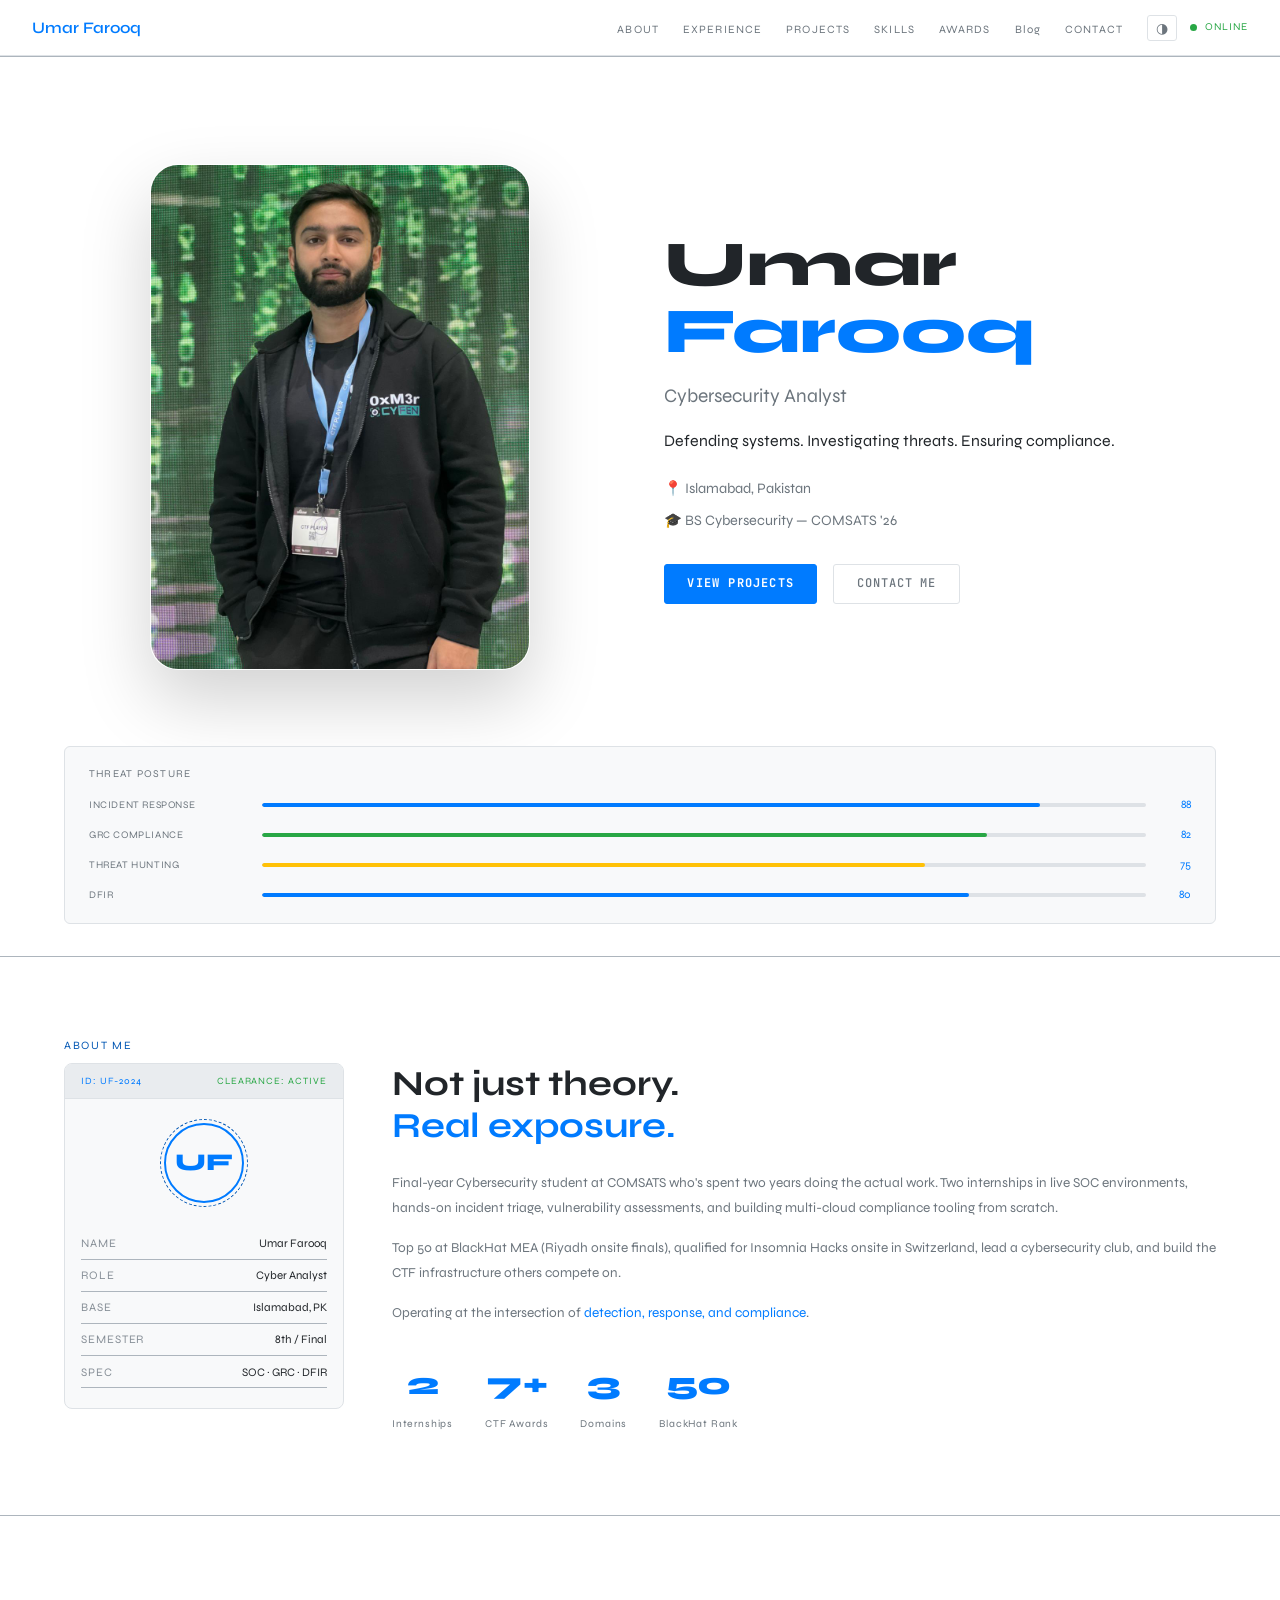
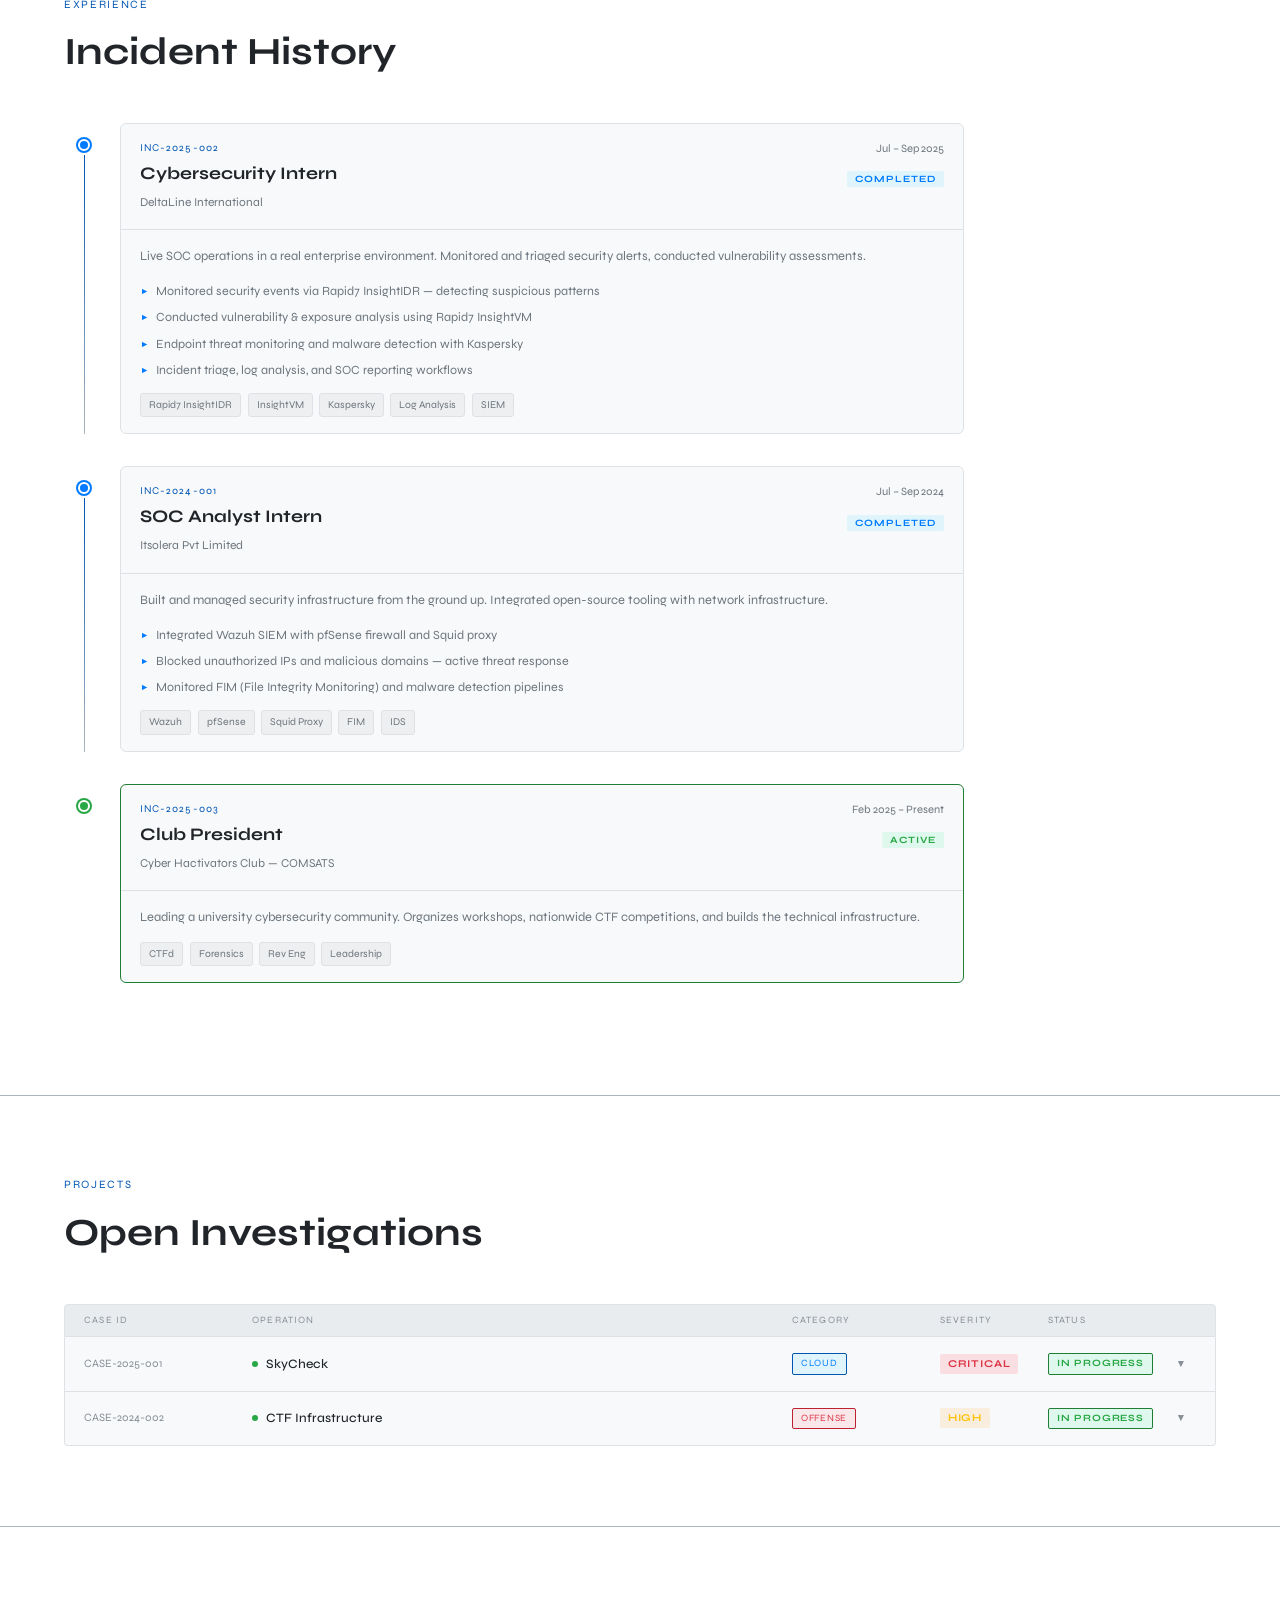
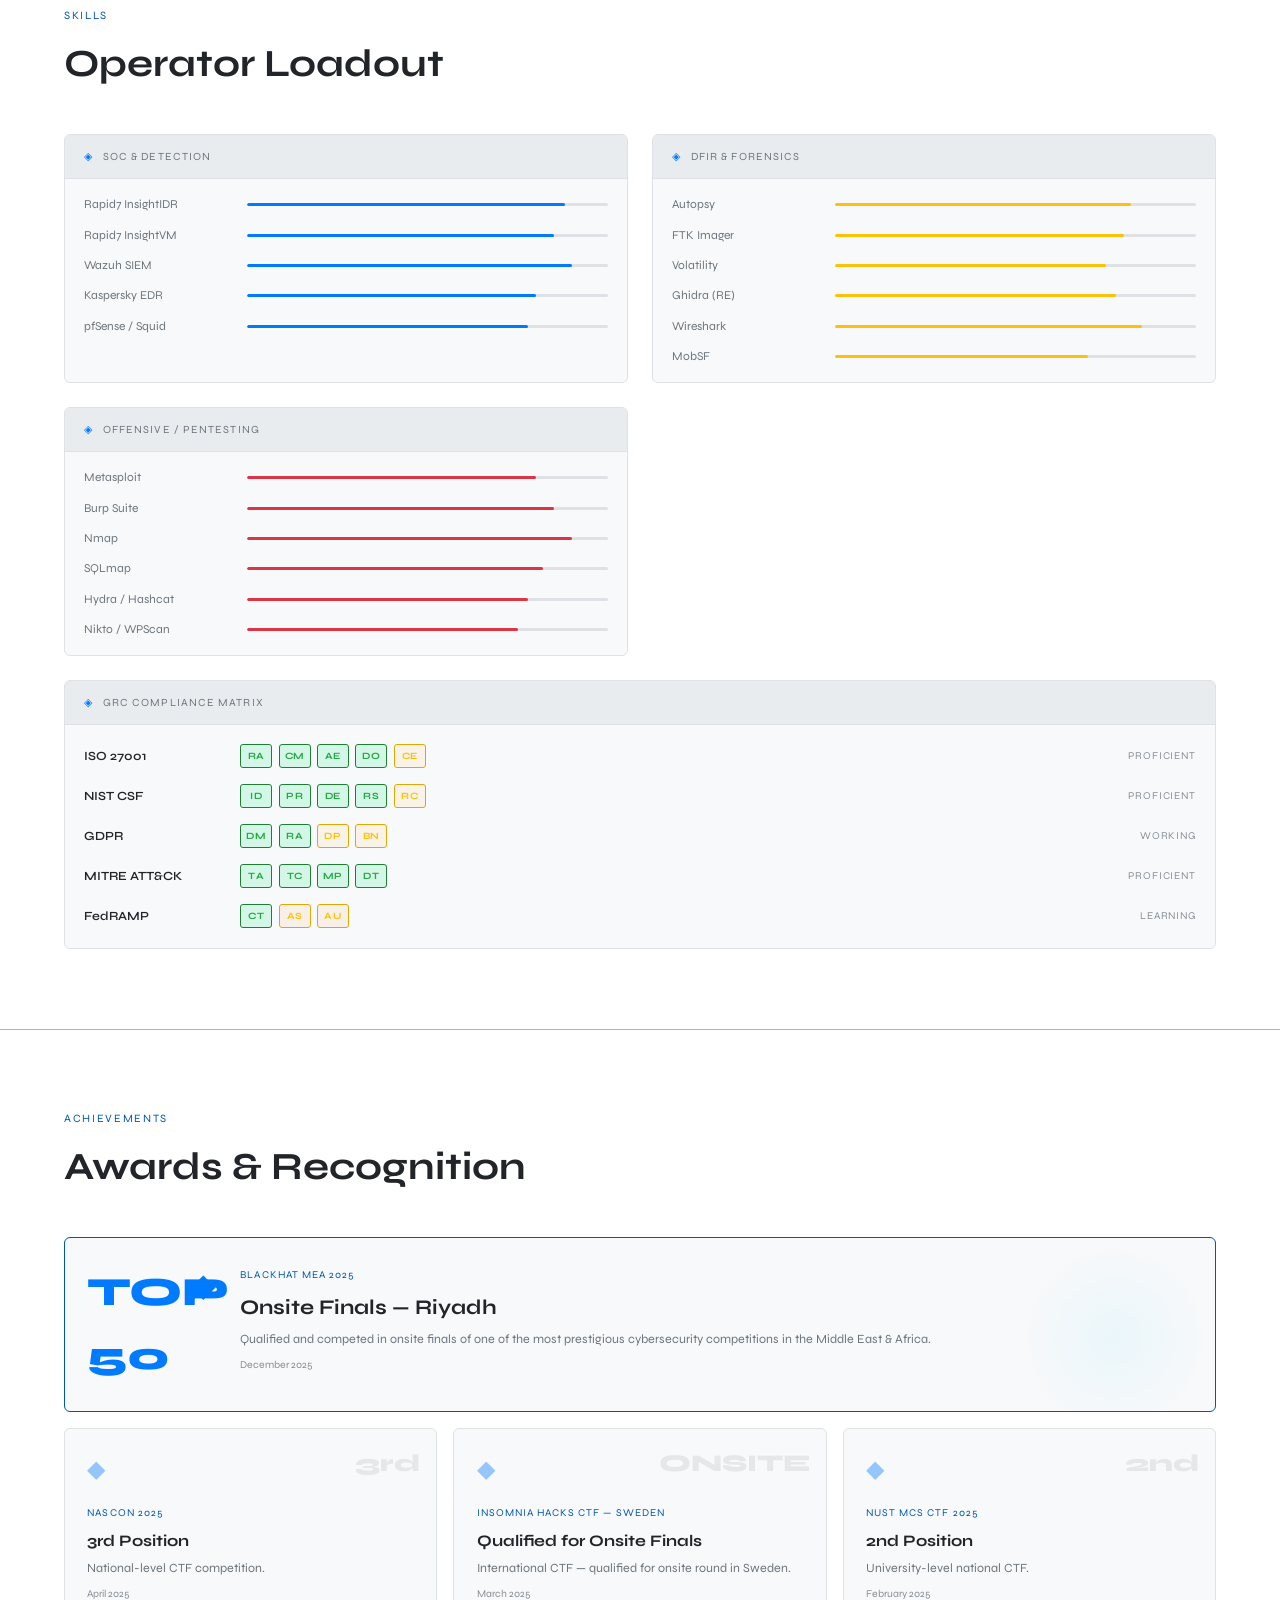
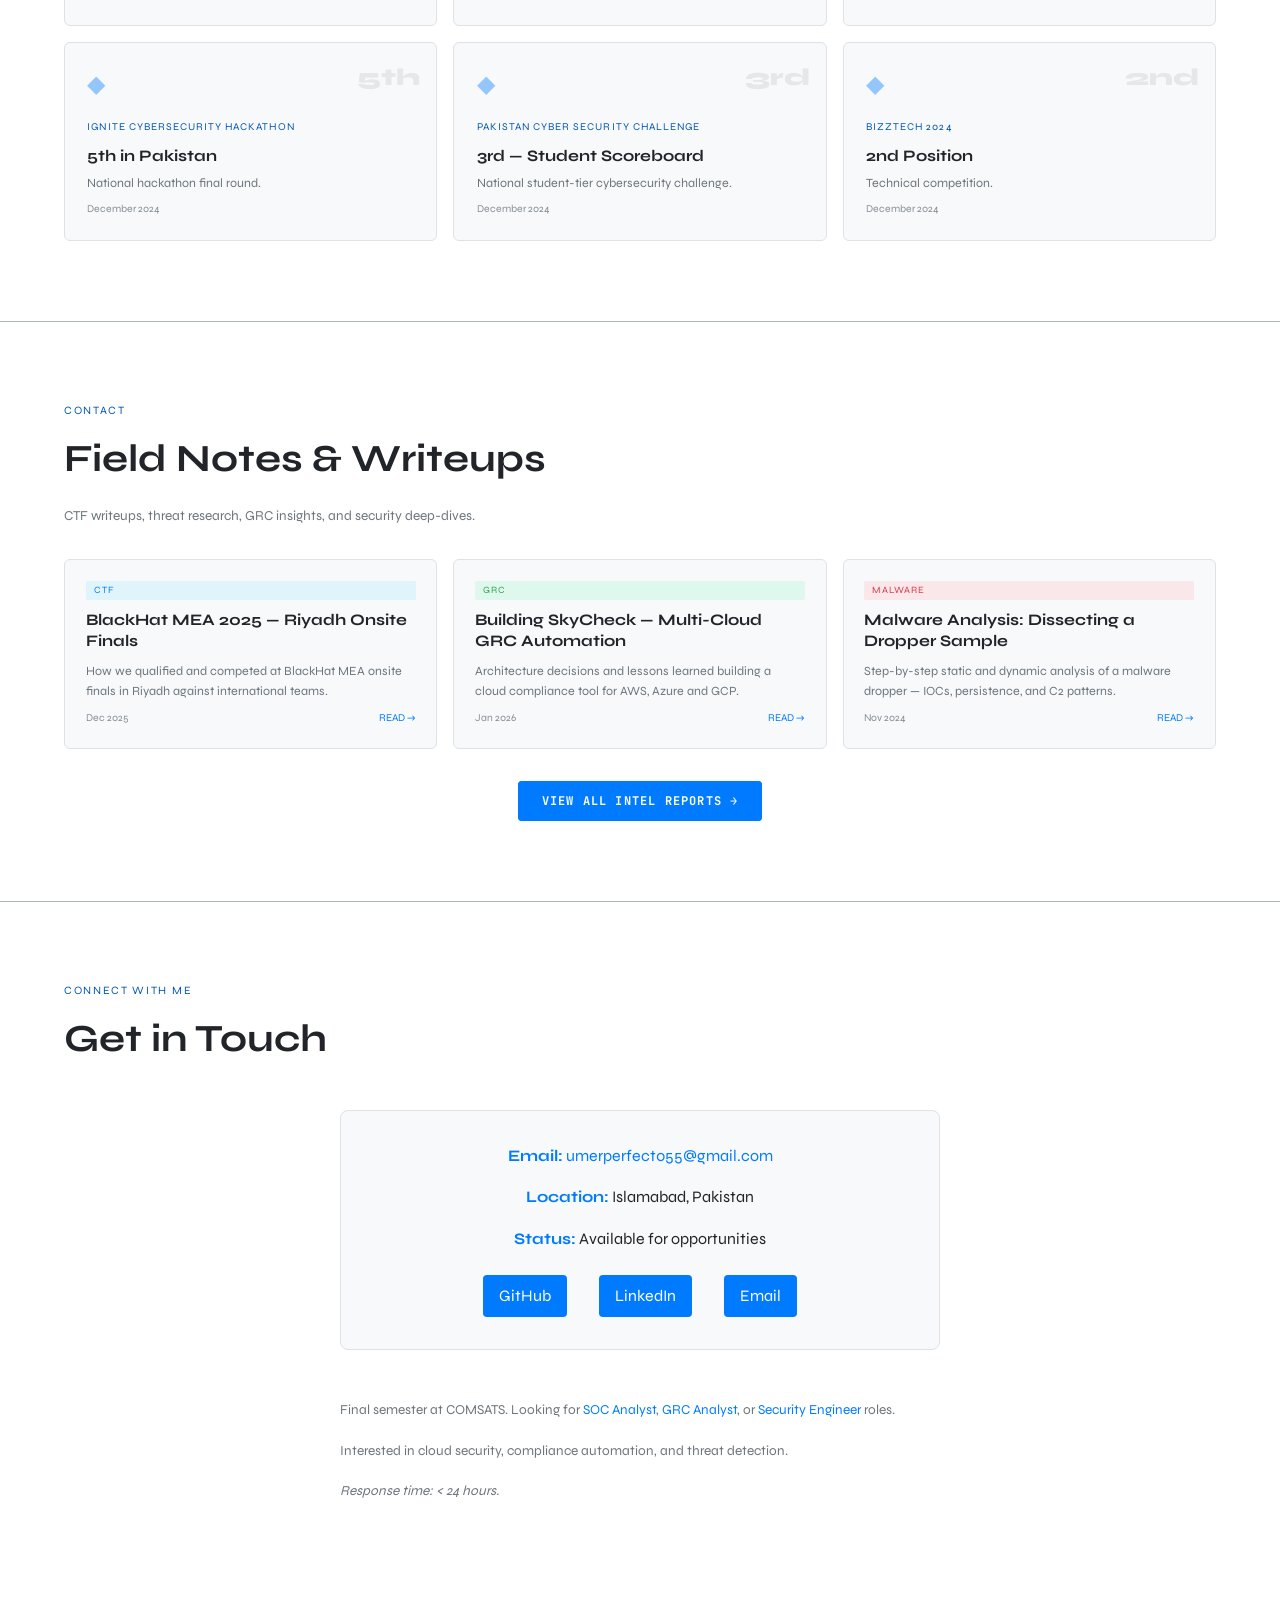
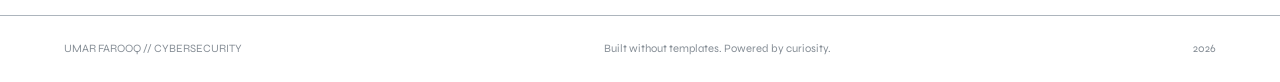
==== index.html @ 86f28789 "added files" ====
<!DOCTYPE html>
<html lang="en" data-theme="dark">
<head>
  <meta charset="UTF-8" />
  <meta name="viewport" content="width=device-width, initial-scale=1.0"/>
  <title>Umar Farooq // Cybersecurity Analyst</title>
  <link rel="stylesheet" href="style.css" />
  <link rel="preconnect" href="https://fonts.googleapis.com">
  <link href="https://fonts.googleapis.com/css2?family=JetBrains+Mono:wght@300;400;500;700&family=Syne:wght@400;600;700;800&display=swap" rel="stylesheet">
</head>
<body>
  <!-- NAV -->
  <nav id="navbar">
    <div class="nav-brand">Umar Farooq</div>
    <ul class="nav-links" id="navLinks">
      <li><a href="#about">ABOUT</a></li>
      <li><a href="#experience">EXPERIENCE</a></li>
      <li><a href="#projects">PROJECTS</a></li>
      <li><a href="#skills">SKILLS</a></li>
      <li><a href="#achievements">AWARDS</a></li>
      <li><a href="blog.html">Blog</a></li>
      <li><a href="#contact">CONTACT</a></li>
    </ul>
    <div class="nav-right">
      <button class="theme-toggle" onclick="toggleTheme()" title="Toggle theme">◑</button>
      <div class="nav-status"><span class="status-dot"></span><span class="status-text">ONLINE</span></div>
    </div>
    <button class="hamburger" id="hamburger"><span></span><span></span><span></span></button>
  </nav>

  <!-- HERO -->
  <section id="hero">
    <div class="hero-left">
      <div class="hero-photo-card">
        <img src="images/umer.jpeg" alt="Umar Farooq portrait" />
      </div>
    </div>
    <div class="hero-right">
      <h1 class="hero-name">Umar<br><span>Farooq</span></h1>
      <p class="hero-role">Cybersecurity Analyst</p>
      <p class="hero-tagline">Defending systems. Investigating threats. Ensuring compliance.</p>
      <div class="hero-meta">
        <span>📍 Islamabad, Pakistan</span>
        <span>🎓 BS Cybersecurity — COMSATS '26</span>
      </div>
      <div class="hero-cta">
        <a href="#projects" class="btn-primary">VIEW PROJECTS</a>
        <a href="#contact" class="btn-secondary">CONTACT ME</a>
      </div>
    </div>
    <div class="hero-risk-panel" id="riskPanel">
      <div class="risk-header">THREAT POSTURE</div>
    </div>
  </section>

  <!-- ABOUT -->
  <section id="about">
    <div class="section-label">About Me</div>
    <div class="about-grid">
      <div class="id-card">
        <div class="id-header"><span class="id-tag">ID: UF-2024</span><span class="id-clearance">CLEARANCE: ACTIVE</span></div>
        <div class="id-avatar">
          <div class="avatar-ring"><div class="avatar-inner">UF</div></div>
          <div class="avatar-pulse"></div>
        </div>
        <div class="id-details">
          <div class="id-row"><span>NAME</span><span>Umar Farooq</span></div>
          <div class="id-row"><span>ROLE</span><span>Cyber Analyst</span></div>
          <div class="id-row"><span>BASE</span><span>Islamabad, PK</span></div>
          <div class="id-row"><span>SEMESTER</span><span>8th / Final</span></div>
          <div class="id-row"><span>SPEC</span><span>SOC · GRC · DFIR</span></div>
        </div>
      </div>
      <div class="about-text-block">
        <h2>Not just theory.<br><span class="accent-text">Real exposure.</span></h2>
        <p>Final-year Cybersecurity student at COMSATS who's spent two years doing the actual work. Two internships in live SOC environments, hands-on incident triage, vulnerability assessments, and building multi-cloud compliance tooling from scratch.</p>
        <p>Top 50 at BlackHat MEA (Riyadh onsite finals), qualified for Insomnia Hacks onsite in Switzerland, lead a cybersecurity club, and build the CTF infrastructure others compete on.</p>
        <p>Operating at the intersection of <span class="accent-text">detection, response, and compliance</span>.</p>
        <div class="about-stats">
          <div class="stat"><span class="stat-num">2</span><span class="stat-label">Internships</span></div>
          <div class="stat"><span class="stat-num">7+</span><span class="stat-label">CTF Awards</span></div>
          <div class="stat"><span class="stat-num">3</span><span class="stat-label">Domains</span></div>
          <div class="stat"><span class="stat-num">50</span><span class="stat-label">BlackHat Rank</span></div>
        </div>
      </div>
    </div>
  </section>

  <!-- EXPERIENCE -->
  <section id="experience">
    <div class="section-label">Experience</div>
    <h2 class="section-title">Incident History</h2>
    <div class="timeline" id="timelineContainer"></div>
  </section>

  <!-- PROJECTS -->
  <section id="projects">
    <div class="section-label">Projects</div>
    <h2 class="section-title">Open Investigations</h2>
    <div class="alert-panel-header">
      <div class="ap-col">CASE ID</div><div class="ap-col">OPERATION</div>
      <div class="ap-col">CATEGORY</div><div class="ap-col">SEVERITY</div><div class="ap-col">STATUS</div>
    </div>
    <div class="case-item" id="case1">
      <div class="case-row" onclick="toggleCase('case1')">
        <div class="ap-col case-id">CASE-2025-001</div>
        <div class="ap-col case-name"><span class="case-indicator active-indicator"></span>SkyCheck</div>
        <div class="ap-col"><span class="cat-tag cloud">CLOUD GRC</span></div>
        <div class="ap-col"><span class="sev critical">CRITICAL</span></div>
        <div class="ap-col"><span class="status-badge active">IN PROGRESS</span></div>
        <span class="expand-arrow">▼</span>
      </div>
      <div class="case-details">
        <div class="case-report">
          <div class="report-section"><span class="report-label">OVERVIEW</span>
            <p>Multi-cloud compliance assessment tool (AWS, Azure, GCP). Automates control checks against ISO 27001, NIST, GDPR, FedRAMP — eliminating manual audit bottlenecks.</p>
          </div>
          <div class="report-grid">
            <div class="report-section"><span class="report-label">FRAMEWORKS</span>
              <div class="report-tags"><span class="tool-tag">ISO 27001</span><span class="tool-tag">NIST</span><span class="tool-tag">GDPR</span><span class="tool-tag">FedRAMP</span></div>
            </div>
            <div class="report-section"><span class="report-label">CAPABILITIES</span>
              <ul class="report-list">
                <li>Automated compliance checks across 3 clouds</li>
                <li>Risk scoring: severity × exposure × exploitability</li>
                <li>MITRE ATT&amp;CK mapping per finding</li>
                <li>Threat intel: Shodan, VirusTotal</li>
                <li>Output: JSON, CSV, PDF/HTML</li>
              </ul>
            </div>
          </div>
        </div>
      </div>
    </div>
    <div class="case-item" id="case2">
      <div class="case-row" onclick="toggleCase('case2')">
        <div class="ap-col case-id">CASE-2024-002</div>
        <div class="ap-col case-name"><span class="case-indicator active-indicator"></span>CTF Infrastructure</div>
        <div class="ap-col"><span class="cat-tag offense">OFFENSE/RED</span></div>
        <div class="ap-col"><span class="sev high">HIGH</span></div>
        <div class="ap-col"><span class="status-badge active">ONGOING</span></div>
        <span class="expand-arrow">▼</span>
      </div>
      <div class="case-details">
        <div class="case-report">
          <div class="report-section"><span class="report-label">OVERVIEW</span>
            <p>Full-stack CTF platform for nationwide university competitions. Responsible for both infrastructure and challenges — Cryptography, Reverse Engineering, Digital Forensics.</p>
          </div>
          <div class="report-grid">
            <div class="report-section"><span class="report-label">DOMAINS</span>
              <div class="report-tags"><span class="tool-tag">Cryptography</span><span class="tool-tag">Reverse Engineering</span><span class="tool-tag">Digital Forensics</span></div>
            </div>
            <div class="report-section"><span class="report-label">INFRASTRUCTURE</span>
              <ul class="report-list">
                <li>CTFd platform deployment &amp; management</li>
                <li>Plugin: dynamic instance spawning</li>
                <li>Plugin: cheat detection mechanisms</li>
              </ul>
            </div>
          </div>
        </div>
      </div>
    </div>
  </section>

  <!-- SKILLS -->
  <section id="skills">
    <div class="section-label">Skills</div>
    <h2 class="section-title">Operator Loadout</h2>
    <div class="skills-dashboard" id="skillsDashboard">
      <!-- Rendered dynamically by renderOperatorLoadout() in script.js -->
    </div>
  </section>

  <!-- ACHIEVEMENTS -->
  <section id="achievements">
    <div class="section-label">Achievements</div>
    <h2 class="section-title">Awards & Recognition</h2>
    <div class="achievements-grid" id="achievementsGrid"></div>
  </section>

  <!-- BLOG PREVIEW -->
  <section id="blog">
    <div class="section-label">Contact</div>
    <h2 class="section-title">Field Notes & Writeups</h2>
    <p class="section-desc">CTF writeups, threat research, GRC insights, and security deep-dives.</p>
    <div class="blog-grid" id="blogPreviewGrid"></div>
    <div class="blog-footer">
      <a href="blog.html" class="btn-primary">VIEW ALL INTEL REPORTS →</a>
    </div>
  </section>

  <!-- CONTACT -->
  <section id="contact">
    <div class="section-label">Connect with Me</div>
    <h2 class="section-title">Get in Touch</h2>
    <div class="contact-grid">
      <div class="contact-info">
        <p><strong>Email:</strong> <a href="mailto:umerperfect055@gmail.com">umerperfect055@gmail.com</a></p>
        <p><strong>Location:</strong> Islamabad, Pakistan</p>
        <p><strong>Status:</strong> Available for opportunities</p>
        <div class="contact-links">
          <a href="https://github.com" target="_blank">GitHub</a>
          <a href="https://linkedin.com" target="_blank">LinkedIn</a>
          <a href="mailto:umerperfect055@gmail.com">Email</a>
        </div>
      </div>
      <div class="contact-message">
        <p>Final semester at COMSATS. Looking for <span class="accent-text">SOC Analyst</span>, <span class="accent-text">GRC Analyst</span>, or <span class="accent-text">Security Engineer</span> roles.</p>
        <p>Interested in cloud security, compliance automation, and threat detection.</p>
        <p class="contact-note">Response time: &lt; 24 hours.</p>
      </div>
    </div>
  </section>

  <footer>
    <div class="footer-inner">
      <span class="footer-brand">UMAR FAROOQ // CYBERSECURITY</span>
      <span class="footer-copy">Built without templates. Powered by curiosity.</span>
      <span class="footer-right">2026</span>
    </div>
  </footer>

  <script src="data.js"></script>
  <script src="script.js"></script>
</body>
</html>
---- style.css ----
/* ─── UMAR FAROOQ PORTFOLIO — style.css ─── */

/* ── Variables: Light Mode (default) ── */
:root,[data-theme="light"] {
  --bg:#ffffff; --bg-card:#f8f9fa; --bg-card2:#e9ecef;
  --border:#dee2e6; --border-dim:#adb5bd;
  --accent:#007bff; --accent-dim:#0056b3;
  --green:#28a745; --green-dim:#1e7e34;
  --amber:#ffc107; --amber-dim:#e0a800;
  --red:#dc3545; --red-dim:#bd2130;
  --text:#212529; --text-dim:#6c757d; --text-muted:#868e96;
  --nav-bg:rgba(255,255,255,0.95);
  --terminal-bg:#f8f9fa; --terminal-header:#e9ecef;
  --login-bg:rgba(0,0,0,0.1);
  --shadow:0 2px 10px rgba(0,0,0,0.1);
}

/* ── Variables: Dark Mode ── */
[data-theme="dark"] {
  --bg:#1a1a1a; --bg-card:#2d2d2d; --bg-card2:#3a3a3a;
  --border:#404040; --border-dim:#555555;
  --accent:#4dabf7; --accent-dim:#339af0;
  --green:#51cf66; --green-dim:#40c057;
  --amber:#ffd43b; --amber-dim:#fab005;
  --red:#ff6b6b; --red-dim:#fa5252;
  --text:#f8f9fa; --text-dim:#adb5bd; --text-muted:#6c757d;
  --nav-bg:rgba(26,26,26,0.95);
  --terminal-bg:#2d2d2d; --terminal-header:#3a3a3a;
  --login-bg:rgba(0,0,0,0.5);
  --shadow:0 4px 20px rgba(0,0,0,0.3);
}
[data-theme="light"] .terminal-body,
[data-theme="light"] .terminal-window { background: var(--terminal-bg); color: #c8d8e8; }
[data-theme="light"] .t-output { color:#c8d8e8; }
[data-theme="light"] #threat-ticker { background:rgba(240,244,248,0.95); border-bottom-color:rgba(208,32,48,0.2); }

/* ── Reset ── */
*,*::before,*::after{box-sizing:border-box;margin:0;padding:0}
html{scroll-behavior:smooth;font-size:16px}
body{background:var(--bg);color:var(--text);font-family:'Syne',sans-serif;overflow-x:hidden;line-height:1.6;transition:background 0.3s,color 0.3s}
a{color:inherit;text-decoration:none}
ul{list-style:none}
::-webkit-scrollbar{width:4px}
::-webkit-scrollbar-track{background:var(--bg)}
::-webkit-scrollbar-thumb{background:var(--border);border-radius:2px}
::selection{background:var(--accent);color:var(--bg)}
.hidden{display:none!important}
.accent-text{color:var(--accent)}

/* ── NAV ── */
#navbar{position:fixed;top:0;left:0;right:0;z-index:1000;display:flex;align-items:center;gap:1.5rem;padding:0 2rem;height:56px;background:var(--nav-bg);border-bottom:1px solid var(--border);backdrop-filter:blur(12px);transition:background 0.3s}
.nav-brand{font-size:1rem;color:var(--accent);white-space:nowrap;font-weight:600}
.nav-links{display:flex;gap:1.5rem;margin-left:auto}
.nav-links a{font-size:0.7rem;letter-spacing:.1em;color:var(--text-dim);transition:color 0.2s;padding:4px 0;border-bottom:1px solid transparent}
.nav-links a:hover,.nav-links a.nav-active{color:var(--accent);border-bottom-color:var(--accent)}
.nav-right{display:flex;align-items:center;gap:0.8rem}
.theme-toggle{background:none;border:1px solid var(--border);border-radius:3px;color:var(--text-dim);cursor:pointer;padding:4px 8px;font-size:0.85rem;transition:all 0.2s}
.theme-toggle:hover{border-color:var(--accent);color:var(--accent)}
.admin-btn{background:none;border:1px solid var(--border);border-radius:3px;color:var(--text-dim);cursor:pointer;padding:4px 8px;font-size:0.85rem;transition:all 0.2s}
.admin-btn:hover{border-color:var(--accent);color:var(--accent)}
.nav-status{display:flex;align-items:center;gap:.5rem;font-size:.65rem;color:var(--green);letter-spacing:.1em;white-space:nowrap}
.status-dot{width:7px;height:7px;background:var(--green);border-radius:50%;animation:pulse-green 2s infinite}
.status-dot.small{width:5px;height:5px}
.hamburger{display:none;flex-direction:column;gap:4px;background:none;border:none;cursor:pointer;padding:4px}
.hamburger span{display:block;width:20px;height:2px;background:var(--text-dim);border-radius:2px;transition:.3s}

/* ── TICKER ── */
#threat-ticker{position:fixed;top:56px;left:0;right:0;z-index:900;display:flex;align-items:center;height:28px;overflow:hidden;background:var(--nav-bg);border-bottom:1px solid rgba(255,71,87,.2);font-size:.65rem}
.ticker-label{padding:0 1rem;color:var(--red);letter-spacing:.1em;font-weight:700;border-right:1px solid var(--red-dim);white-space:nowrap;flex-shrink:0}
.ticker-track{display:flex;align-items:center;white-space:nowrap;animation:ticker-scroll 45s linear infinite;color:var(--text-dim)}
.ticker-track span{margin:0 2rem}
.evt-red{color:var(--red);margin-right:.3rem}
.evt-green{color:var(--green);margin-right:.3rem}
.evt-amber{color:var(--amber);margin-right:.3rem}

/* ── HERO ── */
#hero{min-height:100vh;display:grid;grid-template-columns:1fr 1fr;grid-template-rows:1fr auto;align-items:center;padding:5rem 4rem 2rem;gap:3rem;position:relative;overflow:hidden;margin-top:56px}

/* Terminal */
.terminal-window{background:var(--terminal-bg);border:1px solid var(--border);border-radius:8px;overflow:hidden;box-shadow:0 0 40px rgba(0,200,255,.05),var(--shadow)}
.terminal-bar{display:flex;align-items:center;gap:.5rem;padding:.6rem 1rem;background:var(--terminal-header);border-bottom:1px solid var(--border)}
.t-dot{width:10px;height:10px;border-radius:50%}
.t-dot.red{background:#ff5f57}.t-dot.yellow{background:#febc2e}.t-dot.green{background:#28c840}
.t-title{font-size:.7rem;color:var(--text-dim);margin:0 auto}
.terminal-body{padding:1.2rem;font-size:.78rem;min-height:200px;background:var(--terminal-bg);color:#c8d8e8}
.t-line{margin:.3rem 0;display:flex;align-items:flex-start;gap:.5rem}
.t-prompt{color:var(--green);flex-shrink:0}
.t-cmd{color:var(--accent)}
.t-output{color:#c8d8e8;margin-left:1.1rem;display:block}
.t-blink{animation:blink .8s step-end infinite;color:#c8d8e8}

/* Hero left */
.hero-left{display:flex;align-items:center;justify-content:center}
.hero-photo-card{width:100%;max-width:380px;border-radius:28px;overflow:hidden;background:linear-gradient(180deg,rgba(255,255,255,.06),rgba(255,255,255,.02));border:1px solid rgba(255,255,255,.1);box-shadow:0 30px 70px rgba(0,0,0,.18)}
.hero-photo-card img{display:block;width:100%;height:auto;object-fit:cover}
@media (max-width:980px){.hero-left{padding-bottom:2rem}.hero-photo-card{max-width:320px}}

/* Hero right */
.hero-right{z-index:1}
.hero-name{font-family:'Syne',sans-serif;font-size:clamp(3rem,5vw,4.5rem);font-weight:800;line-height:1.05;color:var(--text);margin-bottom:1rem}
.hero-name span{color:var(--accent)}

/* Profile card */
.profile-card{background:var(--bg-card);border:1px solid var(--border);border-radius:8px;padding:2rem;text-align:center;box-shadow:var(--shadow)}
.profile-card h2{font-size:2rem;margin-bottom:1rem;color:var(--accent)}
.profile-card p{font-size:1rem;color:var(--text-dim)}
.hero-role{margin-bottom:1rem;color:var(--text-dim);font-size:1.2rem}
.hero-tagline{font-size:1rem;color:var(--text);margin-bottom:1.5rem}
.hero-meta{display:flex;flex-direction:column;gap:0.5rem;font-size:0.9rem;color:var(--text-dim);margin-bottom:2rem}
.hero-cta{display:flex;gap:1rem}
.btn-primary{background:var(--accent);color:white;padding:0.75rem 1.5rem;border-radius:4px;text-decoration:none;font-weight:600;transition:background 0.3s}
.btn-primary:hover{background:var(--accent-dim)}
.btn-secondary{background:transparent;border:1px solid var(--accent);color:var(--accent);padding:0.75rem 1.5rem;border-radius:4px;text-decoration:none;font-weight:600;transition:all 0.3s}
.btn-secondary:hover{background:var(--accent);color:white}

/* Risk panel */
.hero-risk-panel{grid-column:1/-1;background:var(--bg-card);border:1px solid var(--border);border-radius:6px;padding:1.2rem 1.5rem;display:flex;flex-direction:column;gap:.75rem}
.risk-header{font-size:.65rem;letter-spacing:.12em;color:var(--text-dim);margin-bottom:.1rem}
.risk-row{display:grid;grid-template-columns:160px 1fr 32px;align-items:center;gap:.8rem}
.risk-row span:first-child{font-size:.63rem;color:var(--text-dim);letter-spacing:.06em;white-space:nowrap}
.risk-bar{height:4px;background:var(--border);border-radius:2px;overflow:hidden}
.risk-fill{height:100%;background:var(--accent);border-radius:2px;animation:fill-bar 1.5s ease-out}
.risk-fill.green{background:var(--green)}.risk-fill.amber{background:var(--amber)}
.risk-row span:last-child,.risk-score{font-size:.7rem;color:var(--accent);text-align:right}
.risk-score.green{color:var(--green)}.risk-score.amber{color:var(--amber)}
.risk-row-link{display:grid;grid-template-columns:160px 1fr 32px;align-items:center;gap:.8rem;text-decoration:none;border-radius:3px;padding:3px 6px;margin:-3px -6px;transition:background .2s,border-color .2s;border:1px solid transparent;cursor:pointer}
.risk-row-link:hover{background:rgba(0,200,255,.06);border-color:var(--border)}

/* ── BUTTONS ── */
.btn-primary{display:inline-flex;align-items:center;padding:.6rem 1.4rem;background:var(--accent);color:var(--bg);font-family:'JetBrains Mono',monospace;font-size:.75rem;font-weight:700;letter-spacing:.1em;border:1px solid var(--accent);border-radius:3px;cursor:pointer;transition:all .2s}
.btn-primary:hover{background:transparent;color:var(--accent)}
.btn-secondary{display:inline-flex;align-items:center;padding:.6rem 1.4rem;background:transparent;color:var(--text-dim);font-family:'JetBrains Mono',monospace;font-size:.75rem;font-weight:500;letter-spacing:.08em;border:1px solid var(--border);border-radius:3px;cursor:pointer;transition:all .2s}
.btn-secondary:hover{border-color:var(--accent);color:var(--accent)}

/* ── SECTIONS ── */
section{padding:5rem 4rem;border-top:1px solid var(--border-dim)}
.section-label{font-size:.7rem;letter-spacing:.15em;color:var(--accent-dim);text-transform:uppercase;margin-bottom:.5rem}
.section-title{font-family:'Syne',sans-serif;font-size:clamp(1.8rem,3vw,2.5rem);font-weight:700;color:var(--text);margin-bottom:2.5rem}
.section-desc{font-size:.85rem;color:var(--text-dim);margin-top:-1.5rem;margin-bottom:2rem;max-width:600px}

/* ── ABOUT ── */
.about-grid{display:grid;grid-template-columns:280px 1fr;gap:3rem;align-items:start}
.id-card{background:var(--bg-card);border:1px solid var(--border);border-radius:8px;overflow:hidden}
.id-header{display:flex;justify-content:space-between;align-items:center;padding:.6rem 1rem;background:var(--bg-card2);border-bottom:1px solid var(--border);font-size:.6rem;letter-spacing:.1em}
.id-tag{color:var(--accent)}.id-clearance{color:var(--green)}
.id-avatar{padding:1.5rem;display:flex;justify-content:center;position:relative}
.avatar-ring{width:80px;height:80px;border-radius:50%;border:2px solid var(--accent);display:flex;align-items:center;justify-content:center;position:relative}
.avatar-ring::before{content:'';position:absolute;inset:-6px;border-radius:50%;border:1px dashed var(--accent-dim);animation:spin 8s linear infinite}
.avatar-inner{font-family:'Syne',sans-serif;font-size:1.5rem;font-weight:800;color:var(--accent)}
.avatar-pulse{position:absolute;width:100px;height:100px;border-radius:50%;border:1px solid var(--accent);animation:pulse-ring 2s ease-out infinite;opacity:0}
.id-details{padding:0 1rem 1.2rem}
.id-row{display:flex;justify-content:space-between;padding:.4rem 0;border-bottom:1px solid var(--border-dim);font-size:.72rem}
.id-row span:first-child{color:var(--text-muted);letter-spacing:.08em}
.about-text-block h2{font-family:'Syne',sans-serif;font-size:2.2rem;font-weight:700;line-height:1.2;color:var(--text);margin-bottom:1.5rem}
.about-text-block p{font-size:.85rem;color:var(--text-dim);margin-bottom:1rem;line-height:1.8}
.about-stats{display:flex;gap:2rem;margin-top:2rem;flex-wrap:wrap}
.stat{text-align:center}
.stat-num{display:block;font-family:'Syne',sans-serif;font-size:2rem;font-weight:800;color:var(--accent)}
.stat-label{font-size:.65rem;letter-spacing:.08em;color:var(--text-dim)}

/* ── TIMELINE ── */
.timeline{position:relative;max-width:900px}
.timeline-item{display:grid;grid-template-columns:40px 1fr;gap:1rem;margin-bottom:2rem}
.timeline-connector{display:flex;flex-direction:column;align-items:center;padding-top:1rem}
.tl-dot{width:12px;height:12px;border-radius:50%;background:var(--accent);border:2px solid var(--bg);box-shadow:0 0 0 2px var(--accent);flex-shrink:0;z-index:1}
.tl-dot.pulse-dot{background:var(--green);box-shadow:0 0 0 2px var(--green);animation:pulse-green 1.5s infinite}
.tl-line{width:1px;flex-grow:1;margin-top:4px;background:linear-gradient(to bottom,var(--accent-dim),var(--border-dim))}
.timeline-card{background:var(--bg-card);border:1px solid var(--border);border-radius:6px;overflow:hidden;transition:border-color .2s}
.timeline-card:hover{border-color:var(--accent-dim)}
.card-linkable{display:block;text-decoration:none;color:inherit;cursor:pointer}
.card-linkable.timeline-card:hover,.card-linkable.ach-card:hover{border-color:var(--accent);box-shadow:0 0 0 1px var(--accent)20}
.card-link-icon{font-size:.7rem;color:var(--accent);opacity:.7;margin-left:.3rem;vertical-align:middle;transition:opacity .2s}
.card-linkable:hover .card-link-icon{opacity:1}
.ongoing-card{border-color:var(--green-dim)}
.tl-card-header{display:flex;justify-content:space-between;align-items:flex-start;padding:1rem 1.2rem;border-bottom:1px solid var(--border);gap:1rem}
.tl-incident-id{font-size:.65rem;letter-spacing:.1em;color:var(--accent-dim);display:block;margin-bottom:.2rem}
.tl-card-header h3{font-family:'Syne',sans-serif;font-size:1.1rem;font-weight:700;color:var(--text)}
.tl-org{font-size:.75rem;color:var(--text-dim)}
.tl-meta{text-align:right;flex-shrink:0}
.tl-date{font-size:.7rem;color:var(--text-dim);display:block;margin-bottom:.4rem}
.tl-badge{font-size:.6rem;letter-spacing:.1em;padding:2px 8px;border-radius:2px;font-weight:700}
.tl-badge.resolved{background:rgba(0,200,255,.1);color:var(--accent)}
.tl-badge.ongoing{background:rgba(0,230,118,.1);color:var(--green)}
.tl-card-body{padding:1rem 1.2rem;font-size:.8rem}
.tl-card-body p{color:var(--text-dim);margin-bottom:.8rem;line-height:1.7}
.tl-findings{margin:.8rem 0;display:flex;flex-direction:column;gap:.4rem}
.tl-findings li{color:var(--text-dim);font-size:.78rem;padding-left:1rem;position:relative}
.tl-findings li::before{content:'►';position:absolute;left:0;color:var(--accent);font-size:.55rem;top:3px}
.tl-tools{display:flex;flex-wrap:wrap;gap:.4rem;margin-top:.8rem}

/* ── CASES ── */
.alert-panel-header{display:grid;grid-template-columns:160px 1fr 140px 100px 110px 30px;gap:.5rem;padding:.5rem 1.2rem;background:var(--bg-card2);border:1px solid var(--border);border-radius:4px 4px 0 0;font-size:.6rem;letter-spacing:.12em;color:var(--text-muted);text-transform:uppercase}
.case-item{border:1px solid var(--border);border-top:none;background:var(--bg-card);overflow:hidden;transition:border-color .2s}
.case-item:hover{border-color:var(--accent-dim)}
.case-item:last-child{border-radius:0 0 4px 4px}
.case-row{display:grid;grid-template-columns:160px 1fr 140px 100px 110px 30px;gap:.5rem;padding:1rem 1.2rem;align-items:center;cursor:pointer;transition:background .2s;font-size:.8rem}
.case-row:hover{background:rgba(0,200,255,.03)}
.ap-col{display:flex;align-items:center}
.case-id{font-size:.7rem;color:var(--text-muted)}
.case-name{font-weight:500;color:var(--text);gap:.5rem}
.case-indicator{width:6px;height:6px;border-radius:50%}
.active-indicator{background:var(--green);animation:pulse-green 1.5s infinite}
.cat-tag{font-size:.6rem;letter-spacing:.08em;padding:2px 8px;border-radius:2px}
.cat-tag.cloud{background:rgba(0,200,255,.1);color:var(--accent);border:1px solid var(--accent-dim)}
.cat-tag.offense{background:rgba(255,71,87,.1);color:var(--red);border:1px solid var(--red-dim)}
.sev{font-size:.65rem;letter-spacing:.08em;padding:2px 8px;border-radius:2px;font-weight:700}
.sev.critical{background:rgba(255,71,87,.15);color:var(--red)}
.sev.high{background:rgba(255,171,64,.15);color:var(--amber)}
.status-badge{font-size:.6rem;letter-spacing:.1em;padding:2px 8px;border-radius:2px;font-weight:700}
.status-badge.active{background:rgba(0,230,118,.1);color:var(--green);border:1px solid var(--green-dim)}
.expand-arrow{font-size:.65rem;color:var(--text-muted);transition:transform .2s;justify-self:center}
.case-item.open .expand-arrow{transform:rotate(180deg)}
.case-details{max-height:0;overflow:hidden;transition:max-height .4s ease}
.case-item.open .case-details{max-height:800px}
.case-report{padding:1.5rem;border-top:1px solid var(--border-dim);background:var(--bg-card2)}
.report-section{margin-bottom:1.2rem}
.report-label{display:block;font-size:.62rem;letter-spacing:.15em;color:var(--accent-dim);text-transform:uppercase;margin-bottom:.5rem}
.report-section p{font-size:.82rem;color:var(--text-dim);line-height:1.7}
.report-grid{display:grid;grid-template-columns:1fr 1fr;gap:1.5rem;margin-bottom:1.2rem}
.report-tags{display:flex;flex-wrap:wrap;gap:.4rem}
.report-list{font-size:.78rem;color:var(--text-dim);display:flex;flex-direction:column;gap:.3rem}
.report-list li{padding-left:1rem;position:relative}
.report-list li::before{content:'→';position:absolute;left:0;color:var(--accent)}
.tool-tag{font-size:.65rem;padding:3px 8px;background:rgba(255,255,255,.04);border:1px solid var(--border);border-radius:3px;color:var(--text-dim);white-space:nowrap}
[data-theme="light"] .tool-tag{background:rgba(0,0,0,.04)}

/* ── SKILLS ── */
.skills-dashboard{display:grid;grid-template-columns:1fr 1fr;gap:1.5rem}
.skill-group{background:var(--bg-card);border:1px solid var(--border);border-radius:6px;overflow:hidden}
.grc-matrix-group{grid-column:1/-1}
.sg-header{display:flex;align-items:center;gap:.6rem;padding:.8rem 1.2rem;background:var(--bg-card2);border-bottom:1px solid var(--border);font-size:.68rem;letter-spacing:.1em;color:var(--text-dim)}
.sg-icon{color:var(--accent)}
.skill-list{padding:1rem 1.2rem;display:flex;flex-direction:column;gap:.7rem}
.skill-item{display:grid;grid-template-columns:150px 1fr;gap:.8rem;align-items:center}
.skill-item span{font-size:.75rem;color:var(--text-dim)}
.sk-bar{height:3px;background:var(--border);border-radius:2px;overflow:hidden}
.sk-fill{height:100%;border-radius:2px;background:var(--accent);width:0;transition:width 1s ease}
.sk-fill.amber{background:var(--amber)}.sk-fill.red{background:var(--red)}.sk-fill.green{background:var(--green)}
.compliance-matrix{padding:1.2rem;display:flex;flex-direction:column;gap:1rem}
.cm-item{display:grid;grid-template-columns:140px 1fr 100px;gap:1rem;align-items:center}
.cm-framework{font-size:.78rem;font-weight:600;color:var(--text)}
.cm-controls{display:flex;gap:.4rem;flex-wrap:wrap}
.cm-ctrl{width:32px;height:24px;display:flex;align-items:center;justify-content:center;font-size:.6rem;font-weight:700;letter-spacing:.05em;border-radius:3px;cursor:default;transition:all .2s}
.cm-ctrl.active{background:rgba(0,230,118,.15);color:var(--green);border:1px solid var(--green-dim)}
.cm-ctrl.partial{background:rgba(255,171,64,.1);color:var(--amber);border:1px solid var(--amber-dim)}
.cm-ctrl:hover{transform:translateY(-2px)}
.cm-status{font-size:.65rem;letter-spacing:.08em;color:var(--text-muted);text-align:right}

/* ── ACHIEVEMENTS ── */
.achievements-grid{display:grid;grid-template-columns:repeat(3,1fr);gap:1rem}
.ach-card{background:var(--bg-card);border:1px solid var(--border);border-radius:6px;padding:1.4rem;position:relative;overflow:hidden;transition:transform .2s,border-color .2s}
.ach-card:hover{transform:translateY(-3px);border-color:var(--accent-dim)}
.ach-card.featured{grid-column:1/-1;display:grid;grid-template-columns:80px auto 1fr;gap:1.5rem;align-items:start;border-color:var(--accent-dim)}
.ach-rank-badge{position:absolute;top:1rem;right:1rem;font-family:'Syne',sans-serif;font-size:1.5rem;font-weight:800;color:rgba(128,128,128,.15)}
.ach-card.featured .ach-rank-badge{position:static;font-size:2.5rem;color:var(--accent)}
.ach-icon{font-size:1.5rem;color:var(--accent);opacity:.4;margin-bottom:.5rem}
.ach-card.featured .ach-icon{font-size:2rem;opacity:1}
.ach-event{font-size:.65rem;letter-spacing:.1em;color:var(--accent-dim);text-transform:uppercase}
.ach-content h3{font-family:'Syne',sans-serif;font-size:1rem;font-weight:700;color:var(--text);margin:.3rem 0}
.ach-card.featured .ach-content h3{font-size:1.3rem}
.ach-content p{font-size:.78rem;color:var(--text-dim);line-height:1.6;margin-top:.3rem}
.ach-date{font-size:.65rem;color:var(--text-muted);display:block;margin-top:.5rem}
.ach-glow{position:absolute;top:0;right:0;width:200px;height:200px;background:radial-gradient(circle,rgba(0,200,255,.06) 0%,transparent 70%);pointer-events:none}

/* ── BLOG (Index preview) ── */
.blog-grid{display:grid;grid-template-columns:repeat(auto-fill,minmax(280px,1fr));gap:1rem}
.blog-card{background:var(--bg-card);border:1px solid var(--border);border-radius:6px;padding:1.3rem;cursor:pointer;transition:border-color .2s,transform .2s;display:flex;flex-direction:column;gap:.6rem}
.blog-card:hover{border-color:var(--accent-dim);transform:translateY(-2px)}
.blog-card-cat{font-size:.6rem;letter-spacing:.12em;padding:2px 8px;border-radius:2px;display:inline-block}
.blog-card-cat.ctf{background:rgba(0,200,255,.1);color:var(--accent)}
.blog-card-cat.dfir{background:rgba(255,171,64,.1);color:var(--amber)}
.blog-card-cat.grc{background:rgba(0,230,118,.1);color:var(--green)}
.blog-card-cat.malware{background:rgba(255,71,87,.1);color:var(--red)}
.blog-card-cat.research{background:rgba(128,128,128,.1);color:var(--text-dim)}
.blog-card h3{font-family:'Syne',sans-serif;font-size:1rem;font-weight:700;color:var(--text);line-height:1.3}
.blog-card p{font-size:.78rem;color:var(--text-dim);line-height:1.6}
.blog-card-meta{font-size:.65rem;color:var(--text-muted);display:flex;gap:1rem;margin-top:auto}
.blog-card-read{color:var(--accent);margin-left:auto}
.blog-footer{display:flex;justify-content:center;margin-top:2rem}

/* ── BLOG PAGE ── */
.blog-page-wrapper{padding:5rem 4rem 3rem;margin-top:84px;min-height:calc(100vh - 200px)}
.blog-page-header{margin-bottom:2rem}
.blog-page-title{font-family:'Syne',sans-serif;font-size:clamp(2rem,4vw,3rem);font-weight:800;color:var(--text);margin:.5rem 0 1rem}
.blog-filter-bar{display:flex;gap:.5rem;flex-wrap:wrap;margin-bottom:2rem}
.blog-filter{font-family:'JetBrains Mono',monospace;font-size:.65rem;letter-spacing:.1em;padding:4px 12px;border-radius:3px;border:1px solid var(--border);background:transparent;color:var(--text-dim);cursor:pointer;transition:all .2s}
.blog-filter:hover,.blog-filter.active{border-color:var(--accent);color:var(--accent);background:rgba(0,200,255,.05)}
.blog-full-grid{display:grid;grid-template-columns:repeat(auto-fill,minmax(320px,1fr));gap:1.2rem}
.blog-card-full{background:var(--bg-card);border:1px solid var(--border);border-radius:6px;padding:1.5rem;cursor:pointer;transition:border-color .2s,transform .2s;display:flex;flex-direction:column;gap:.8rem}
.blog-card-full:hover{border-color:var(--accent-dim);transform:translateY(-2px)}
.bcf-top{display:flex;justify-content:space-between;align-items:center}
.blog-card-meta-date{font-size:.65rem;color:var(--text-muted)}
.bcf-title{font-family:'Syne',sans-serif;font-size:1.1rem;font-weight:700;color:var(--text);line-height:1.3}
.bcf-excerpt{font-size:.8rem;color:var(--text-dim);line-height:1.7}
.bcf-read{font-size:.65rem;color:var(--accent);letter-spacing:.08em;margin-top:auto}
.blog-empty{grid-column:1/-1;text-align:center;padding:3rem;color:var(--text-muted);font-size:.8rem;border:1px dashed var(--border);border-radius:6px}

/* Single Post View */
/* ── Card & Post Images ── */
.blog-card-img{width:100%;aspect-ratio:16/7;overflow:hidden;border-radius:4px;margin-bottom:.2rem}
.blog-card-img img{width:100%;height:100%;object-fit:cover;display:block;transition:transform .3s}
.blog-card:hover .blog-card-img img{transform:scale(1.03)}
.bcf-img{width:100%;aspect-ratio:16/6;overflow:hidden;border-radius:4px;margin-bottom:.4rem}
.bcf-img img{width:100%;height:100%;object-fit:cover;display:block;transition:transform .3s}
.blog-card-full:hover .bcf-img img{transform:scale(1.02)}
.post-hero{max-width:720px;margin:0 auto 2rem;border-radius:6px;overflow:hidden;border:1px solid var(--border)}
.post-hero img{width:100%;max-height:420px;object-fit:cover;display:block}
.ach-img-wrap{margin-top:.9rem;border-radius:4px;overflow:hidden;border:1px solid var(--border);aspect-ratio:16/9}
.ach-img-wrap img{width:100%;height:100%;object-fit:cover;display:block;transition:transform .3s}
.ach-card:hover .ach-img-wrap img{transform:scale(1.02)}

.post-back{cursor:pointer}
.post-nav-label{font-size:.65rem;letter-spacing:.1em;color:var(--text-muted)}
.post-article{max-width:720px;margin:0 auto}
.post-header{margin-bottom:2rem}
.post-header h1{font-family:'Syne',sans-serif;font-size:clamp(1.8rem,3vw,2.5rem);font-weight:800;color:var(--text);margin:.5rem 0 1rem}
.post-meta{font-size:.75rem;color:var(--text-muted)}
.post-body{font-size:.9rem;color:var(--text-dim);line-height:1.9}
.post-body .md-h1{font-family:'Syne',sans-serif;font-size:1.8rem;font-weight:800;color:var(--text);margin:2.5rem 0 .8rem;padding-bottom:.4rem;border-bottom:1px solid var(--border)}
.post-body .md-h2{font-family:'Syne',sans-serif;font-size:1.3rem;font-weight:700;color:var(--text);margin:2rem 0 .7rem;padding-bottom:.3rem;border-bottom:1px solid var(--border-dim)}
.post-body .md-h3{font-family:'Syne',sans-serif;font-size:1.05rem;font-weight:700;color:var(--accent);margin:1.5rem 0 .5rem}
.post-body .md-p{margin-bottom:.9rem}
.post-body .md-spacer{height:.5rem}
.post-body .md-hr{border:none;border-top:1px solid var(--border);margin:2rem 0}
.post-body strong{color:var(--text);font-weight:700}
.post-body em{color:var(--text-dim);font-style:italic}
.post-body del{opacity:.5;text-decoration:line-through}
.post-body .md-code{background:var(--bg-card2);border:1px solid var(--border);border-radius:3px;padding:.15rem .45rem;font-size:.78rem;color:var(--green);font-family:'JetBrains Mono',monospace}
.post-body .md-pre{background:var(--bg-card2);border:1px solid var(--border);border-radius:6px;padding:1.2rem 1.5rem;margin:1.2rem 0;overflow-x:auto}
.post-body .md-code-block{display:block;font-family:'JetBrains Mono',monospace;font-size:.78rem;color:var(--green);line-height:1.7;white-space:pre}
.post-body .md-blockquote{border-left:3px solid var(--accent);margin:1.2rem 0;padding:.8rem 1.2rem;background:rgba(0,200,255,.04);border-radius:0 4px 4px 0}
.post-body .md-blockquote p{margin:0;color:var(--text-dim);font-style:italic}
.post-body .md-ul,.post-body .md-ol{margin:.8rem 0 1rem 1.5rem;display:flex;flex-direction:column;gap:.3rem}
.post-body .md-ul li{list-style:none;position:relative;padding-left:.8rem;color:var(--text-dim)}
.post-body .md-ul li::before{content:'▸';position:absolute;left:0;color:var(--accent);font-size:.7rem;top:.2rem}
.post-body .md-ol li{list-style:decimal;color:var(--text-dim)}
.post-body .md-link{color:var(--accent);text-decoration:underline;text-underline-offset:3px;transition:opacity .2s}
.post-body .md-link:hover{opacity:.75}
.post-body .md-img{max-width:100%;border-radius:6px;border:1px solid var(--border);margin:1rem 0;display:block}
.post-body .md-table-wrap{overflow-x:auto;margin:1.2rem 0}
.post-body .md-table{width:100%;border-collapse:collapse;font-size:.8rem}
.post-body .md-table th{background:var(--bg-card2);color:var(--accent);font-weight:700;font-size:.65rem;letter-spacing:.08em;text-transform:uppercase;padding:.6rem 1rem;border:1px solid var(--border);text-align:left}
.post-body .md-table td{padding:.55rem 1rem;border:1px solid var(--border-dim);color:var(--text-dim);vertical-align:top}
.post-body .md-table tr:nth-child(even) td{background:rgba(0,0,0,.15)}
[data-theme="light"] .post-body .md-table tr:nth-child(even) td{background:rgba(0,0,0,.04)}
.post-footer{margin-top:3rem;padding-top:2rem;border-top:1px solid var(--border-dim)}

/* ── CONTACT ── */
.contact-grid{display:grid;grid-template-columns:1fr;gap:2rem;max-width:600px;margin:0 auto}
.contact-info{background:var(--bg-card);border:1px solid var(--border);border-radius:8px;padding:2rem;text-align:center}
.contact-info p{margin-bottom:1rem;font-size:1rem}
.contact-info strong{color:var(--accent)}
.contact-info a{color:var(--accent);text-decoration:none}
.contact-info a:hover{text-decoration:underline}
.contact-links{display:flex;gap:2rem;justify-content:center;margin-top:1.5rem}
.contact-links a{background:var(--accent);color:white;padding:0.5rem 1rem;border-radius:4px;text-decoration:none;transition:background 0.3s}
.contact-links a:hover{background:var(--accent-dim)}
.contact-message{padding:1rem 0}
.contact-message p{font-size:.85rem;color:var(--text-dim);line-height:1.8;margin-bottom:1rem}
.contact-note{font-size:.75rem;color:var(--text-muted);font-style:italic}

/* ── FOOTER ── */
footer{border-top:1px solid var(--border-dim);padding:1.5rem 4rem}
.footer-inner{display:flex;justify-content:space-between;align-items:center;font-size:.7rem;color:var(--text-muted)}

/* ── LOGIN MODAL ── */
.login-overlay{position:fixed;inset:0;z-index:3000;display:flex;align-items:center;justify-content:center;background:var(--login-bg);backdrop-filter:blur(8px)}
.login-modal{background:var(--bg-card);border:1px solid var(--border);border-radius:8px;width:min(420px,95vw);overflow:hidden;box-shadow:var(--shadow)}
.login-header{padding:2rem;text-align:center;background:var(--bg-card2);border-bottom:1px solid var(--border)}
.login-logo{font-size:2rem;color:var(--accent);margin-bottom:.5rem}
.login-header h2{font-family:'Syne',sans-serif;font-size:1.3rem;font-weight:700;color:var(--text);letter-spacing:.1em}
.login-header p{font-size:.72rem;color:var(--text-dim);margin-top:.3rem}
.login-form{padding:1.5rem;display:flex;flex-direction:column;gap:1rem}
.lf-field{display:flex;flex-direction:column;gap:.4rem}
.lf-field label{font-size:.62rem;letter-spacing:.12em;color:var(--text-muted);text-transform:uppercase}
.lf-input{background:var(--bg-card2);border:1px solid var(--border);border-radius:4px;color:var(--text);font-family:'JetBrains Mono',monospace;font-size:.85rem;padding:.7rem 1rem;outline:none;transition:border-color .2s;width:100%}
.lf-input:focus{border-color:var(--accent)}
.lf-input[readonly]{opacity:.6;cursor:default}
.lf-error{background:rgba(255,71,87,.1);border:1px solid var(--red-dim);border-radius:4px;color:var(--red);font-size:.72rem;padding:.6rem 1rem;letter-spacing:.05em}
.lf-submit{width:100%;justify-content:center}
.lf-cancel{width:100%;justify-content:center}

/* ── ADMIN DRAWER ── */
.admin-drawer{position:fixed;top:0;right:0;bottom:0;z-index:2000;width:min(600px,95vw);background:var(--bg-card);border-left:1px solid var(--border);display:flex;flex-direction:column;box-shadow:-10px 0 40px rgba(0,0,0,.3);overflow:hidden}
.ad-header{display:flex;align-items:center;justify-content:space-between;padding:1rem 1.5rem;background:var(--bg-card2);border-bottom:1px solid var(--border);flex-shrink:0;flex-wrap:wrap;gap:.5rem}
.ad-title{font-size:.75rem;letter-spacing:.1em;color:var(--accent);font-weight:700}
.ad-user{color:var(--text-dim);font-weight:400}
.ad-header-actions{display:flex;align-items:center;gap:.5rem;flex-wrap:wrap}
.ad-tab-btn{font-family:'JetBrains Mono',monospace;font-size:.65rem;letter-spacing:.08em;padding:4px 10px;border:1px solid var(--border);border-radius:3px;background:transparent;color:var(--text-dim);cursor:pointer;transition:all .2s}
.ad-tab-btn.active,.ad-tab-btn:hover{border-color:var(--accent);color:var(--accent)}
.btn-logout{font-family:'JetBrains Mono',monospace;font-size:.65rem;padding:4px 10px;border:1px solid var(--red-dim);border-radius:3px;background:transparent;color:var(--red);cursor:pointer;transition:all .2s}
.btn-logout:hover{background:rgba(255,71,87,.1)}
.ad-close{background:none;border:none;color:var(--text-dim);cursor:pointer;font-size:1rem;padding:4px 8px;transition:color .2s}
.ad-close:hover{color:var(--red)}
.ad-tab-content{display:none;flex:1;overflow-y:auto;padding:1.5rem}
.ad-tab-content.active{display:block}
.ad-section-title{font-family:'Syne',sans-serif;font-size:1rem;font-weight:700;color:var(--text);margin-bottom:1.2rem}
.np-form{display:flex;flex-direction:column;gap:.8rem;margin-bottom:1.5rem}
.np-input,.np-textarea,.np-form select{background:var(--bg-card2);border:1px solid var(--border);border-radius:4px;color:var(--text);font-family:'JetBrains Mono',monospace;font-size:.78rem;padding:.6rem .9rem;outline:none;transition:border-color .2s;width:100%}
.np-input:focus,.np-textarea:focus{border-color:var(--accent)}
.np-textarea{resize:vertical}
.np-row{display:grid;grid-template-columns:1fr 1fr;gap:.8rem}
.np-actions{display:flex;gap:.8rem}
.np-check{display:flex;align-items:center;gap:.5rem;font-size:.75rem;color:var(--text-dim);cursor:pointer}
.np-check input{accent-color:var(--accent)}
.ad-list{display:flex;flex-direction:column;gap:.5rem}
.ad-list-title{font-size:.62rem;letter-spacing:.12em;color:var(--text-muted);text-transform:uppercase;margin-bottom:.5rem;padding-bottom:.5rem;border-bottom:1px solid var(--border-dim)}
.ad-list-item{display:flex;align-items:center;gap:.8rem;padding:.7rem 1rem;background:var(--bg-card2);border:1px solid var(--border);border-radius:4px;flex-wrap:wrap}
.ad-item-title{flex:1;font-size:.75rem;color:var(--text);min-width:0;overflow:hidden;text-overflow:ellipsis;white-space:nowrap}
.ad-item-date{font-size:.65rem;color:var(--text-muted);white-space:nowrap}
.ad-item-actions{display:flex;gap:.4rem;flex-shrink:0}
.ad-item-actions button{font-family:'JetBrains Mono',monospace;font-size:.6rem;padding:3px 8px;border-radius:3px;cursor:pointer;transition:all .2s;border:1px solid var(--border);background:transparent;color:var(--text-dim)}
.ad-item-actions button:hover{border-color:var(--accent);color:var(--accent)}
.ad-item-actions button.del:hover{border-color:var(--red);color:var(--red)}

/* ── ANIMATIONS ── */
@keyframes blink{0%,100%{opacity:1}50%{opacity:0}}
@keyframes scan-down{0%{top:-2px;opacity:0}5%{opacity:1}95%{opacity:1}100%{top:100%;opacity:0}}
@keyframes ticker-scroll{0%{transform:translateX(0)}100%{transform:translateX(-50%)}}
@keyframes pulse-green{0%,100%{box-shadow:0 0 0 0 rgba(0,230,118,.4)}50%{box-shadow:0 0 0 6px rgba(0,230,118,0)}}
@keyframes pulse-ring{0%{transform:scale(1);opacity:.3}100%{transform:scale(1.6);opacity:0}}
@keyframes spin{from{transform:rotate(0deg)}to{transform:rotate(360deg)}}
@keyframes fill-bar{from{width:0}}
.reveal{opacity:0;transform:translateY(20px);transition:opacity .6s ease,transform .6s ease}
.reveal.visible{opacity:1;transform:translateY(0)}

/* ── RESPONSIVE ── */
@media(max-width:900px){
  #hero{grid-template-columns:1fr;padding:2rem 1.5rem;gap:2rem}
  .hero-risk-panel{gap:.6rem}
  .hero-risk-panel .risk-header{display:none}
  .risk-row{grid-template-columns:110px 1fr 28px}
  .risk-row span:first-child{font-size:.58rem}
  section{padding:3rem 1.5rem}
  .blog-page-wrapper{padding:3rem 1.5rem 2rem}
  .about-grid{grid-template-columns:1fr}
  .skills-dashboard{grid-template-columns:1fr}
  .grc-matrix-group{grid-column:1}
  .achievements-grid{grid-template-columns:1fr}
  .ach-card.featured{grid-template-columns:1fr;grid-column:1}
  .contact-grid{grid-template-columns:1fr}
  .alert-panel-header{display:none}
  .case-row{display:flex;flex-wrap:wrap;gap:.4rem}
  .report-grid{grid-template-columns:1fr}
  .cm-item{grid-template-columns:1fr}
  .skill-item{grid-template-columns:1fr}
  .nav-links{display:none;position:absolute;top:56px;left:0;right:0;background:var(--nav-bg);border-bottom:1px solid var(--border);padding:1rem 2rem;flex-direction:column;gap:1rem;z-index:999}
  .nav-links.open{display:flex}
  .hamburger{display:flex}
  footer{padding:1.5rem}
  .footer-inner{flex-direction:column;gap:.5rem;text-align:center}
  .np-row{grid-template-columns:1fr}
  .admin-drawer{width:100vw}
  .ad-header{padding:.8rem 1rem}
}
@media(max-width:600px){
  .hero-name{font-size:2.5rem}
  .hero-cta{flex-direction:column}
  .about-stats{gap:1rem}
  .blog-full-grid{grid-template-columns:1fr}
}
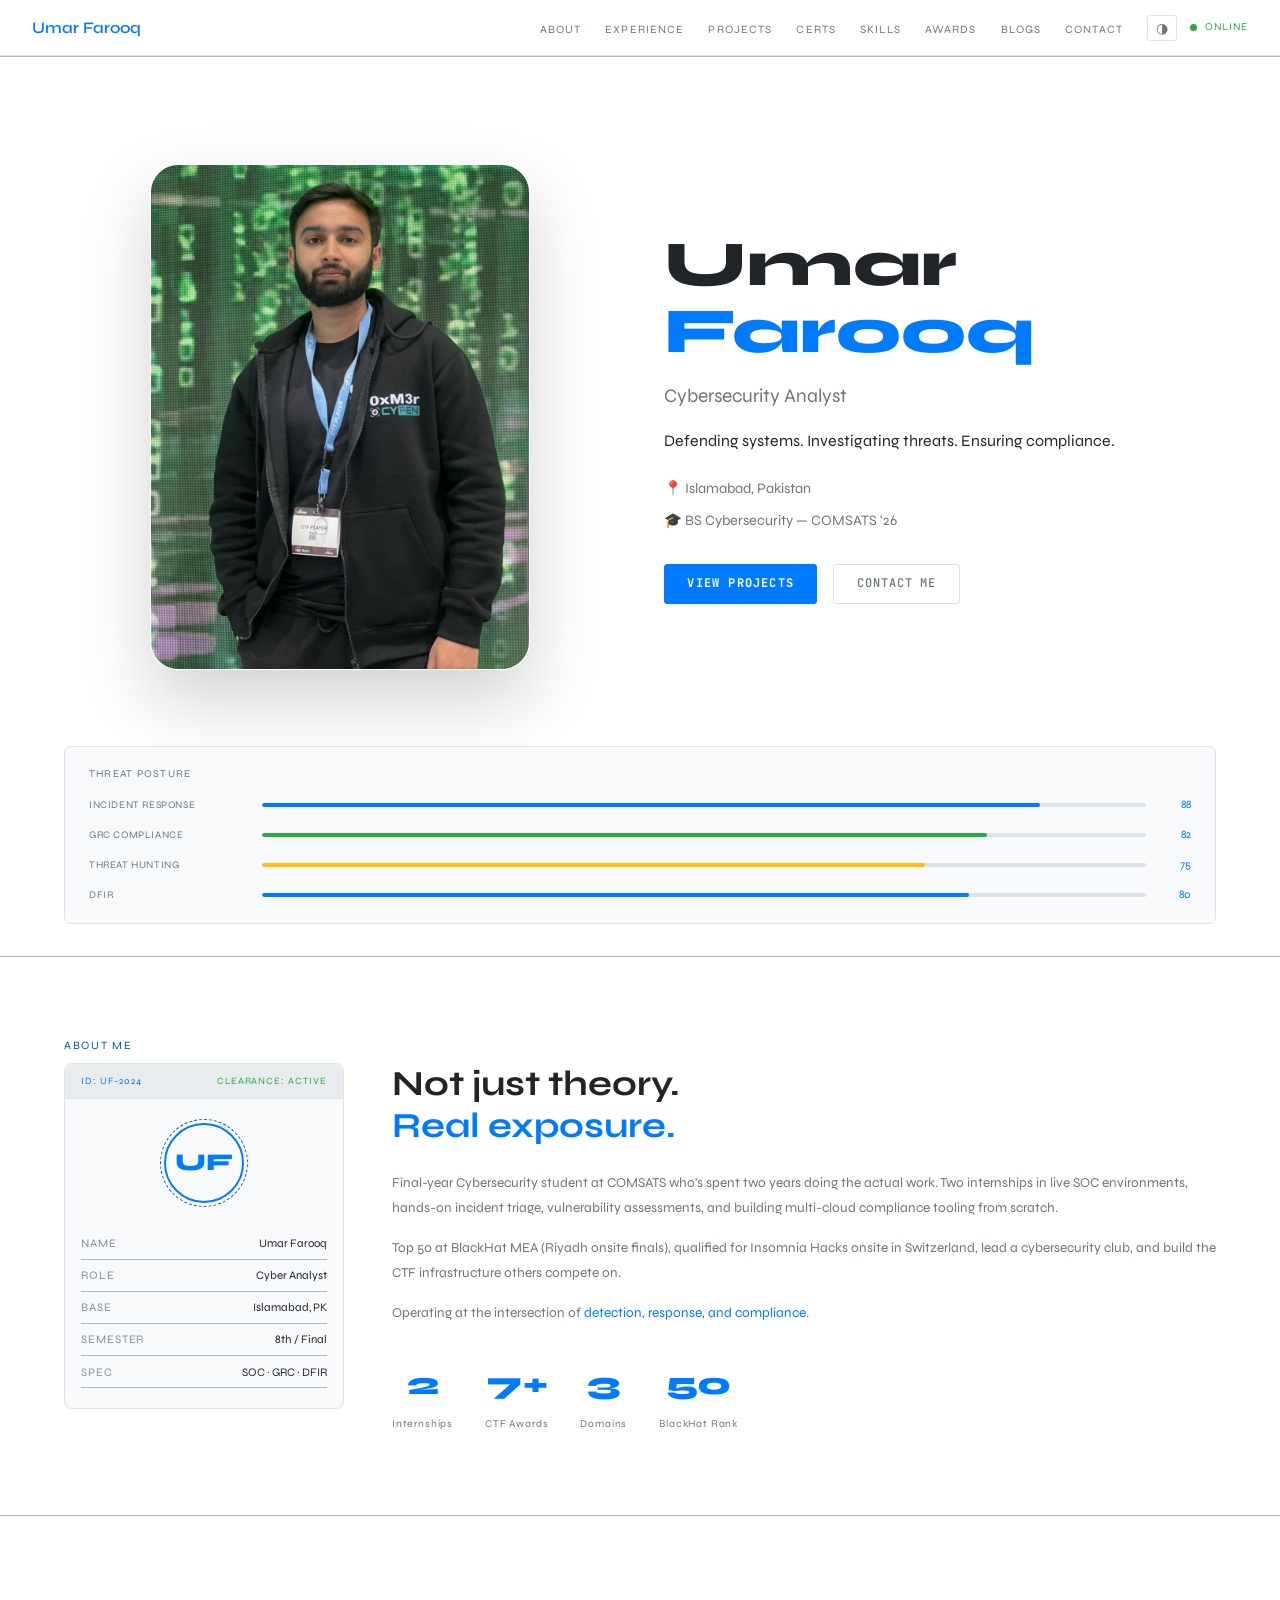
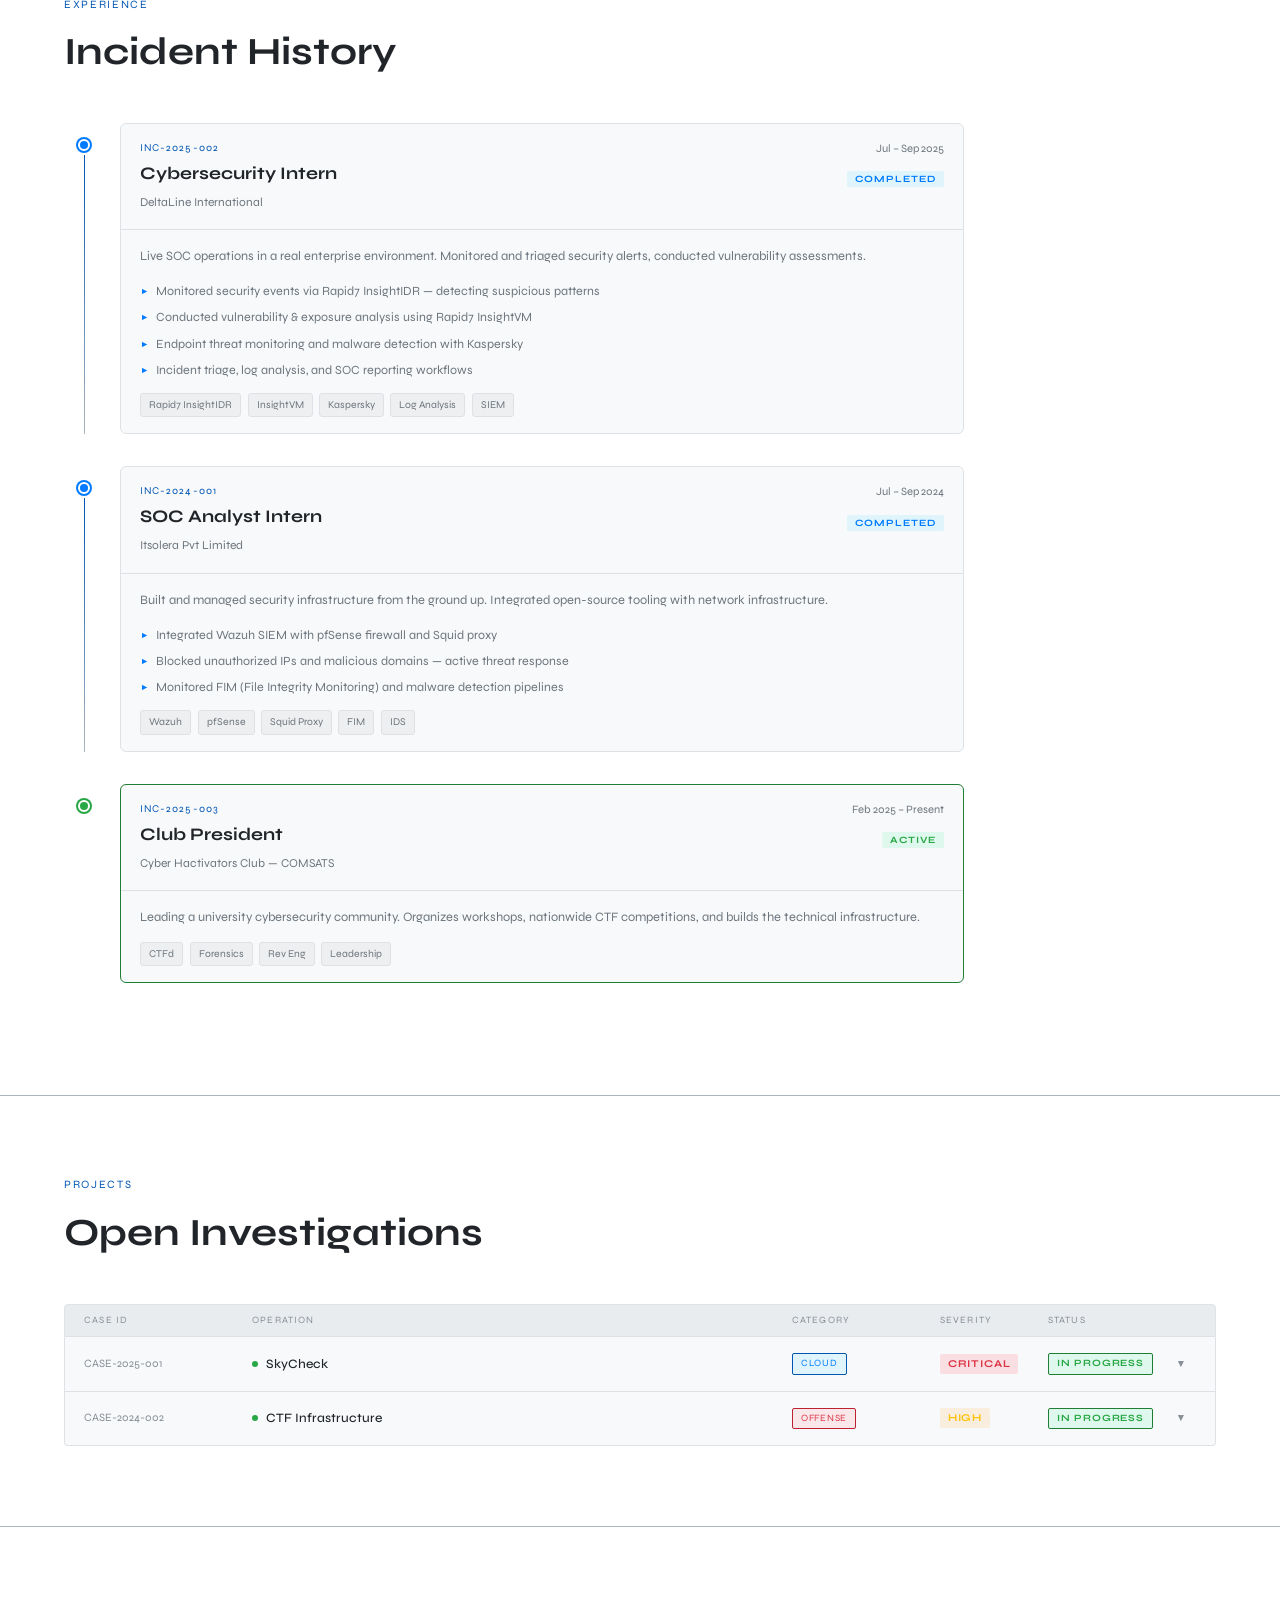
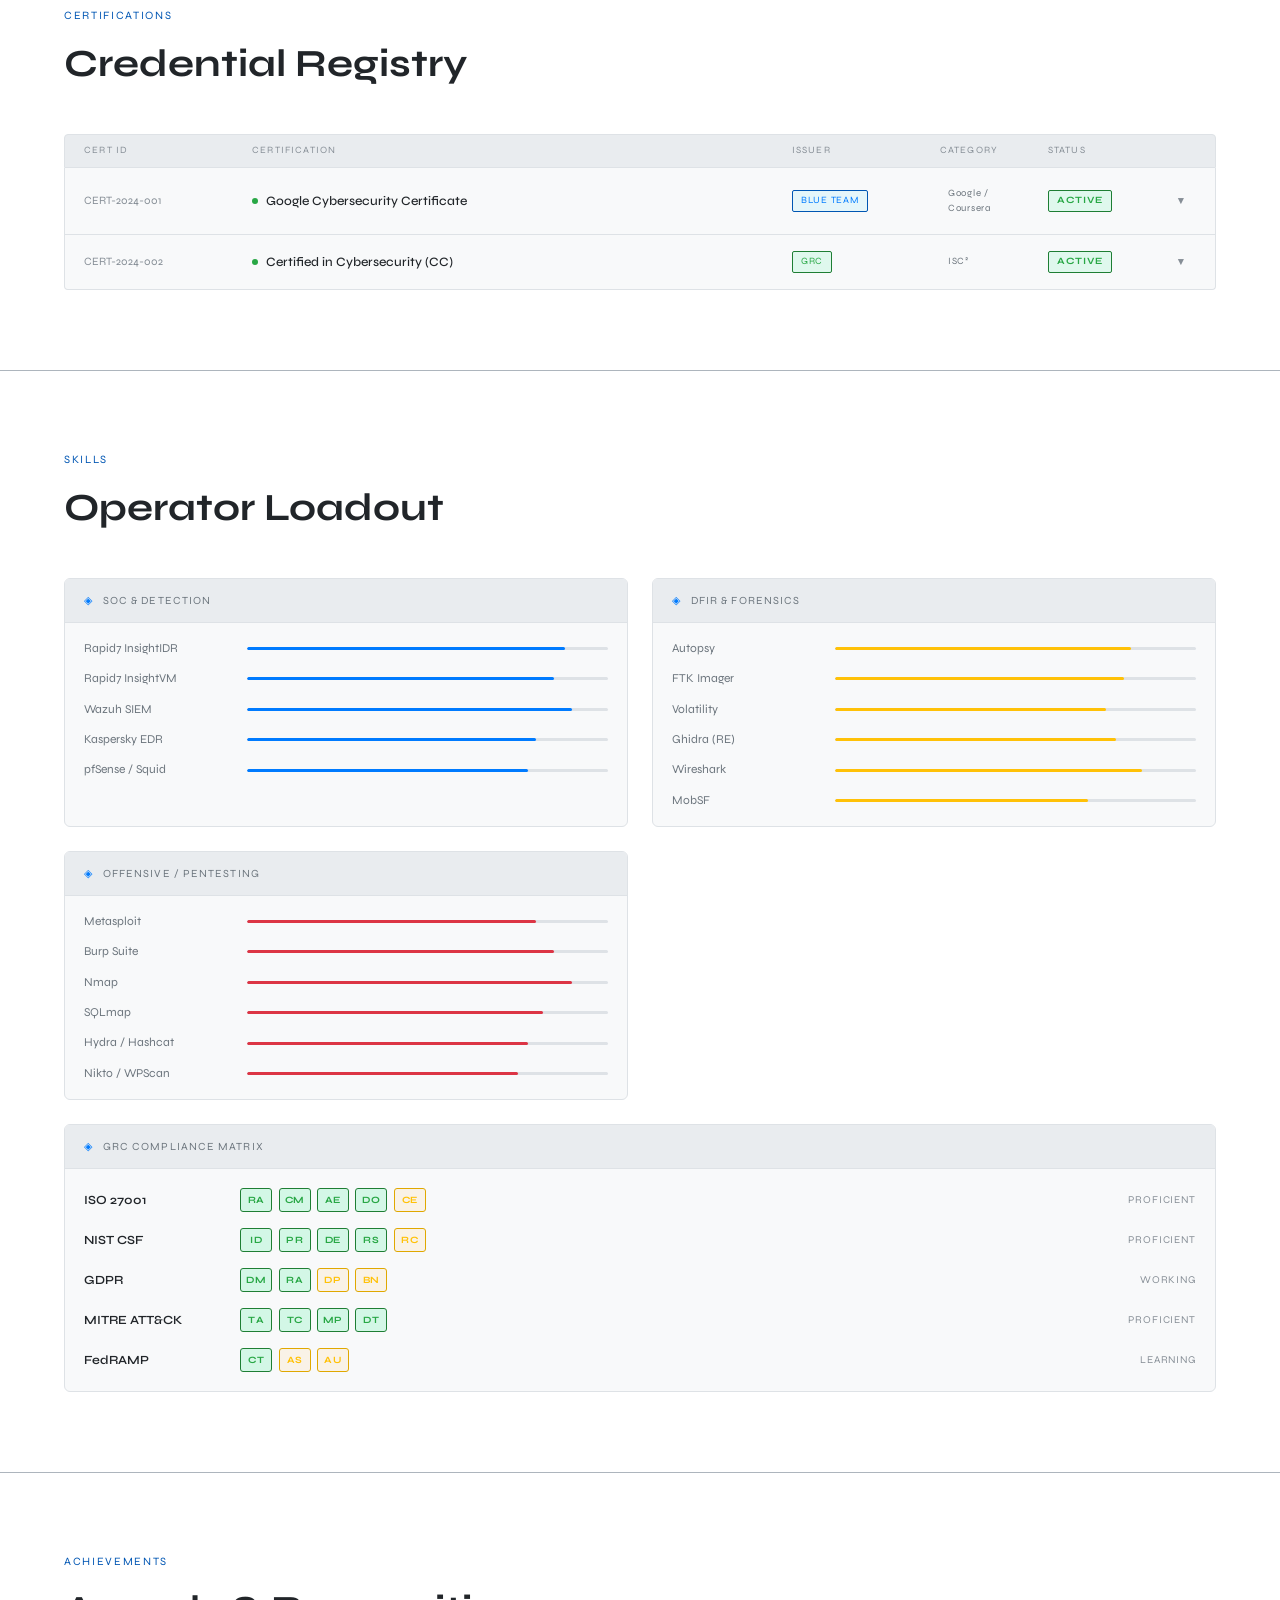
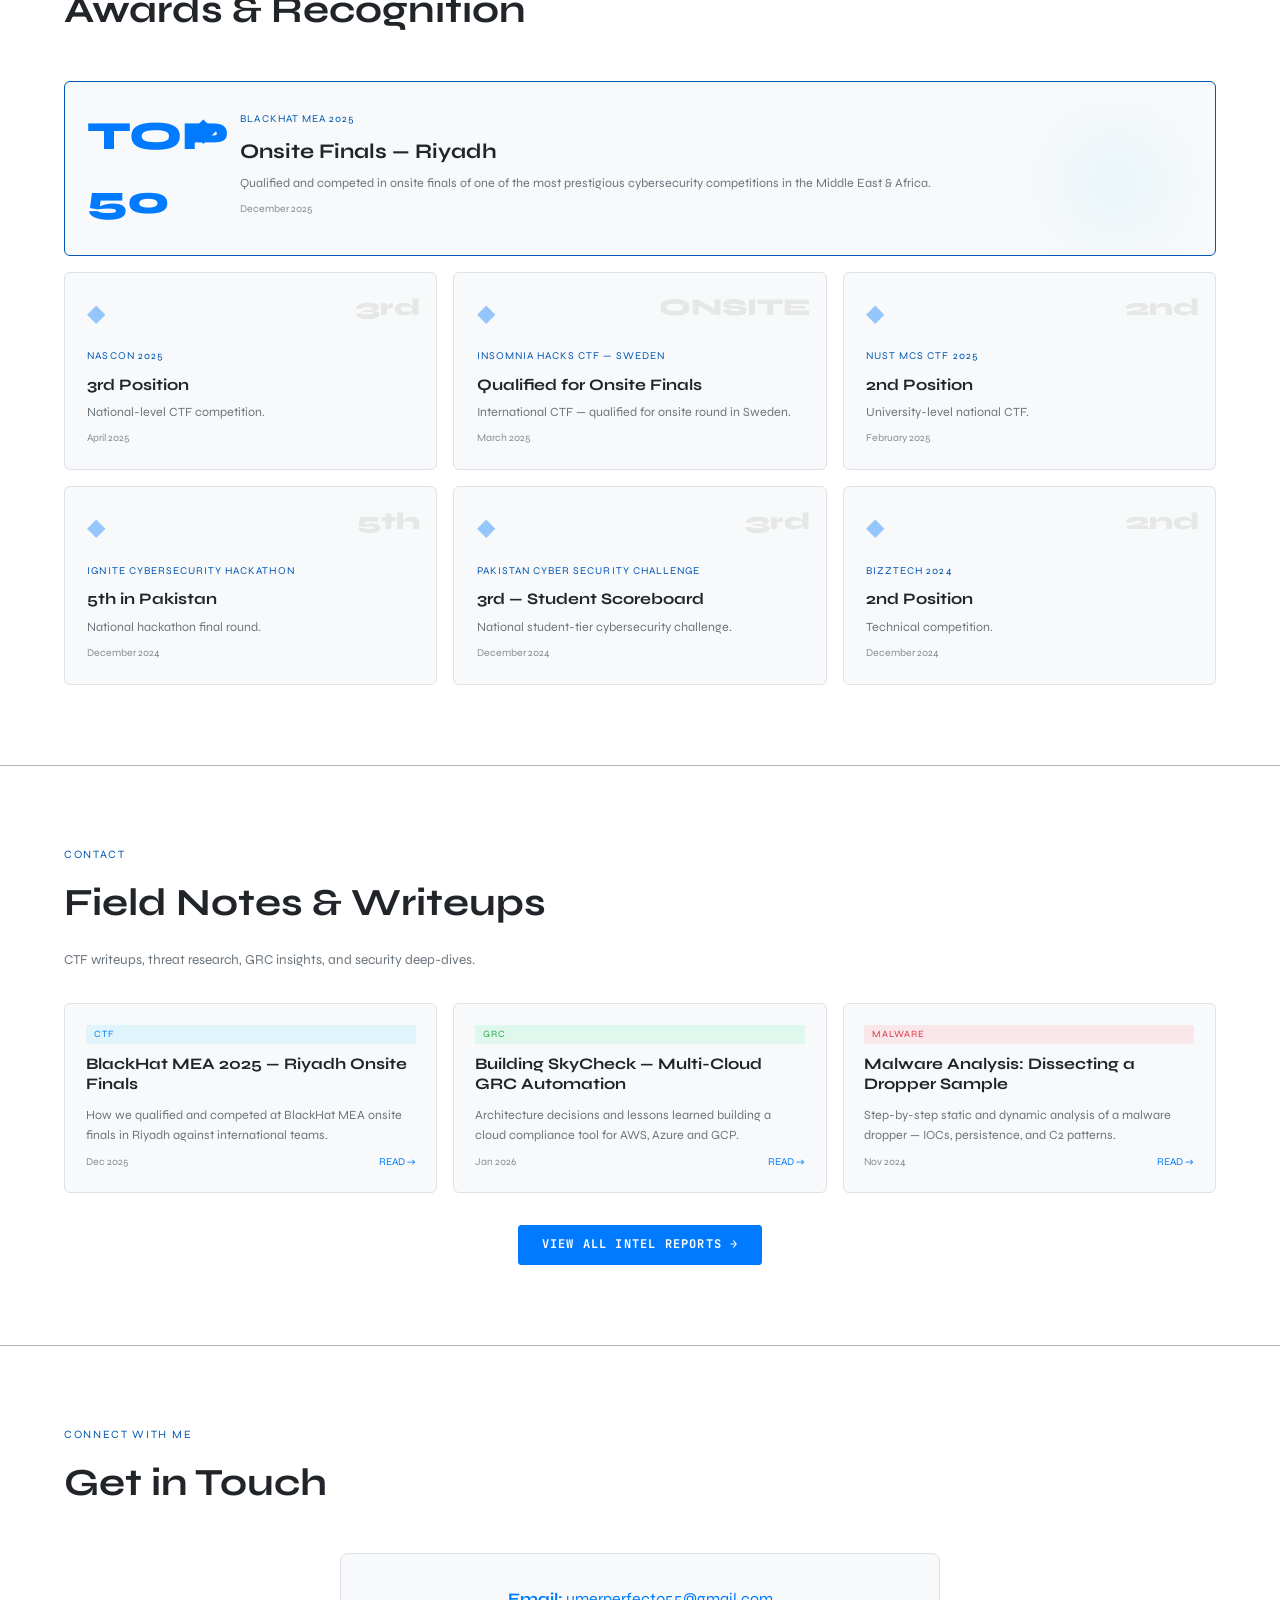
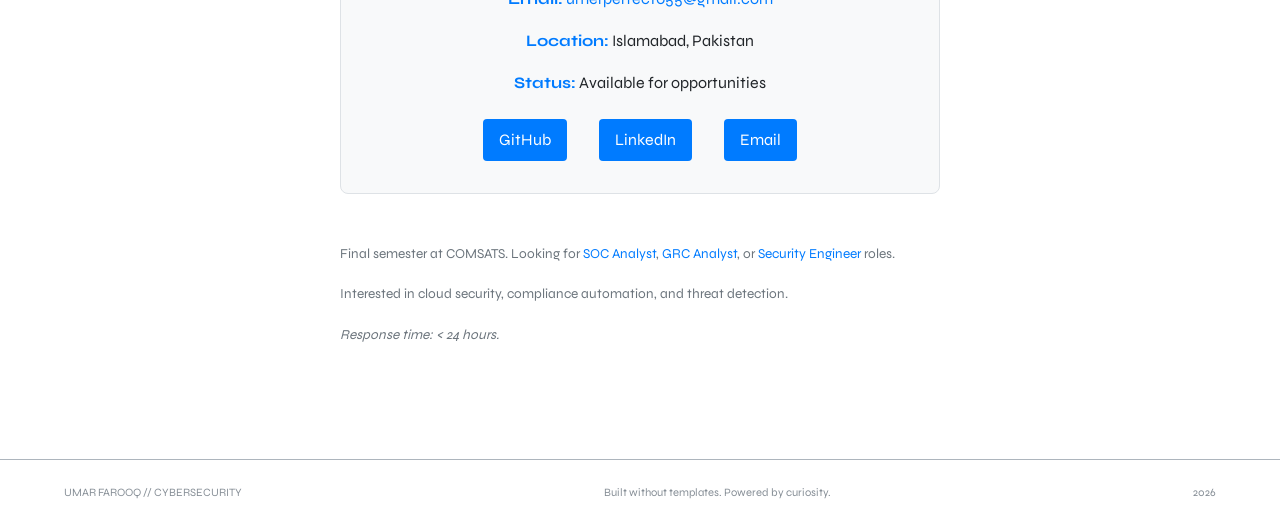
==== commit 801b0bc8: "modified" ====
--- a/index.html
+++ b/index.html
@@ -16,9 +16,10 @@
       <li><a href="#about">ABOUT</a></li>
       <li><a href="#experience">EXPERIENCE</a></li>
       <li><a href="#projects">PROJECTS</a></li>
+      <li><a href="#certifications">CERTS</a></li>
       <li><a href="#skills">SKILLS</a></li>
       <li><a href="#achievements">AWARDS</a></li>
-      <li><a href="blog.html">Blog</a></li>
+      <li><a href="blog.html">BLOGS</a></li>
       <li><a href="#contact">CONTACT</a></li>
     </ul>
     <div class="nav-right">
@@ -163,7 +164,16 @@
     </div>
   </section>
 
-  <!-- SKILLS -->
+  <!-- CERTIFICATIONS -->
+  <section id="certifications">
+    <div class="section-label">Certifications</div>
+    <h2 class="section-title">Credential Registry</h2>
+    <div class="alert-panel-header">
+      <div class="ap-col">CERT ID</div><div class="ap-col">CERTIFICATION</div>
+      <div class="ap-col">ISSUER</div><div class="ap-col">CATEGORY</div><div class="ap-col">STATUS</div>
+    </div>
+    <div id="certificationsContainer"></div>
+  </section>
   <section id="skills">
     <div class="section-label">Skills</div>
     <h2 class="section-title">Operator Loadout</h2>
--- a/style.css
+++ b/style.css
@@ -203,6 +203,14 @@
 .cat-tag{font-size:.6rem;letter-spacing:.08em;padding:2px 8px;border-radius:2px}
 .cat-tag.cloud{background:rgba(0,200,255,.1);color:var(--accent);border:1px solid var(--accent-dim)}
 .cat-tag.offense{background:rgba(255,71,87,.1);color:var(--red);border:1px solid var(--red-dim)}
+.cat-tag.blue-team{background:rgba(0,200,255,.08);color:var(--accent);border:1px solid var(--accent-dim)}
+.cat-tag.grc{background:rgba(0,230,118,.1);color:var(--green);border:1px solid var(--green-dim)}
+.cat-tag.dfir{background:rgba(255,171,64,.1);color:var(--amber);border:1px solid var(--amber-dim)}
+.cat-tag.ctf{background:rgba(200,146,234,.1);color:#c792ea;border:1px solid #c792ea60}
+.cat-tag.dev{background:rgba(128,128,128,.1);color:var(--text-dim);border:1px solid var(--border)}
+.btn-outline-sm{display:inline-flex;align-items:center;padding:.4rem 1rem;background:transparent;color:var(--accent);font-family:'JetBrains Mono',monospace;font-size:.68rem;font-weight:600;letter-spacing:.08em;border:1px solid var(--accent-dim);border-radius:3px;cursor:pointer;transition:all .2s;text-decoration:none}
+.btn-outline-sm:hover{background:rgba(0,200,255,.08);border-color:var(--accent)}
+
 .sev{font-size:.65rem;letter-spacing:.08em;padding:2px 8px;border-radius:2px;font-weight:700}
 .sev.critical{background:rgba(255,71,87,.15);color:var(--red)}
 .sev.high{background:rgba(255,171,64,.15);color:var(--amber)}
